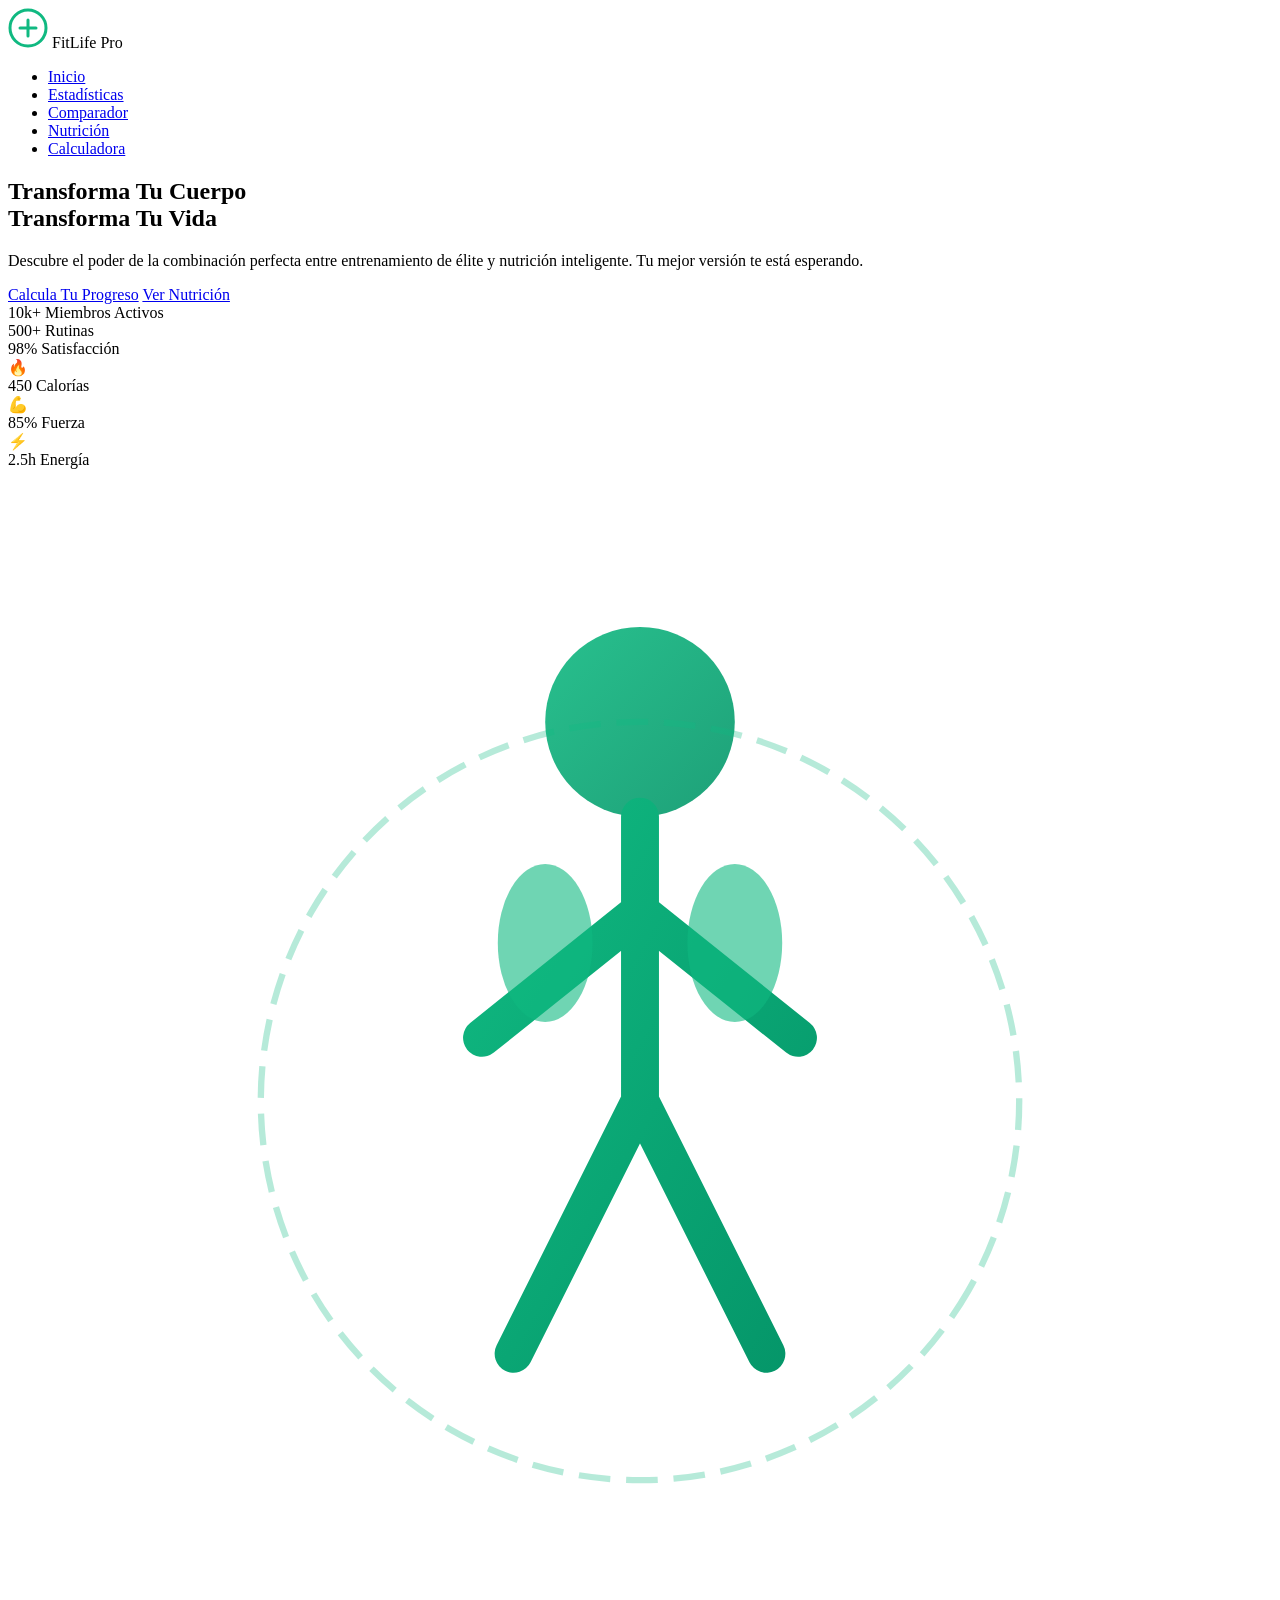
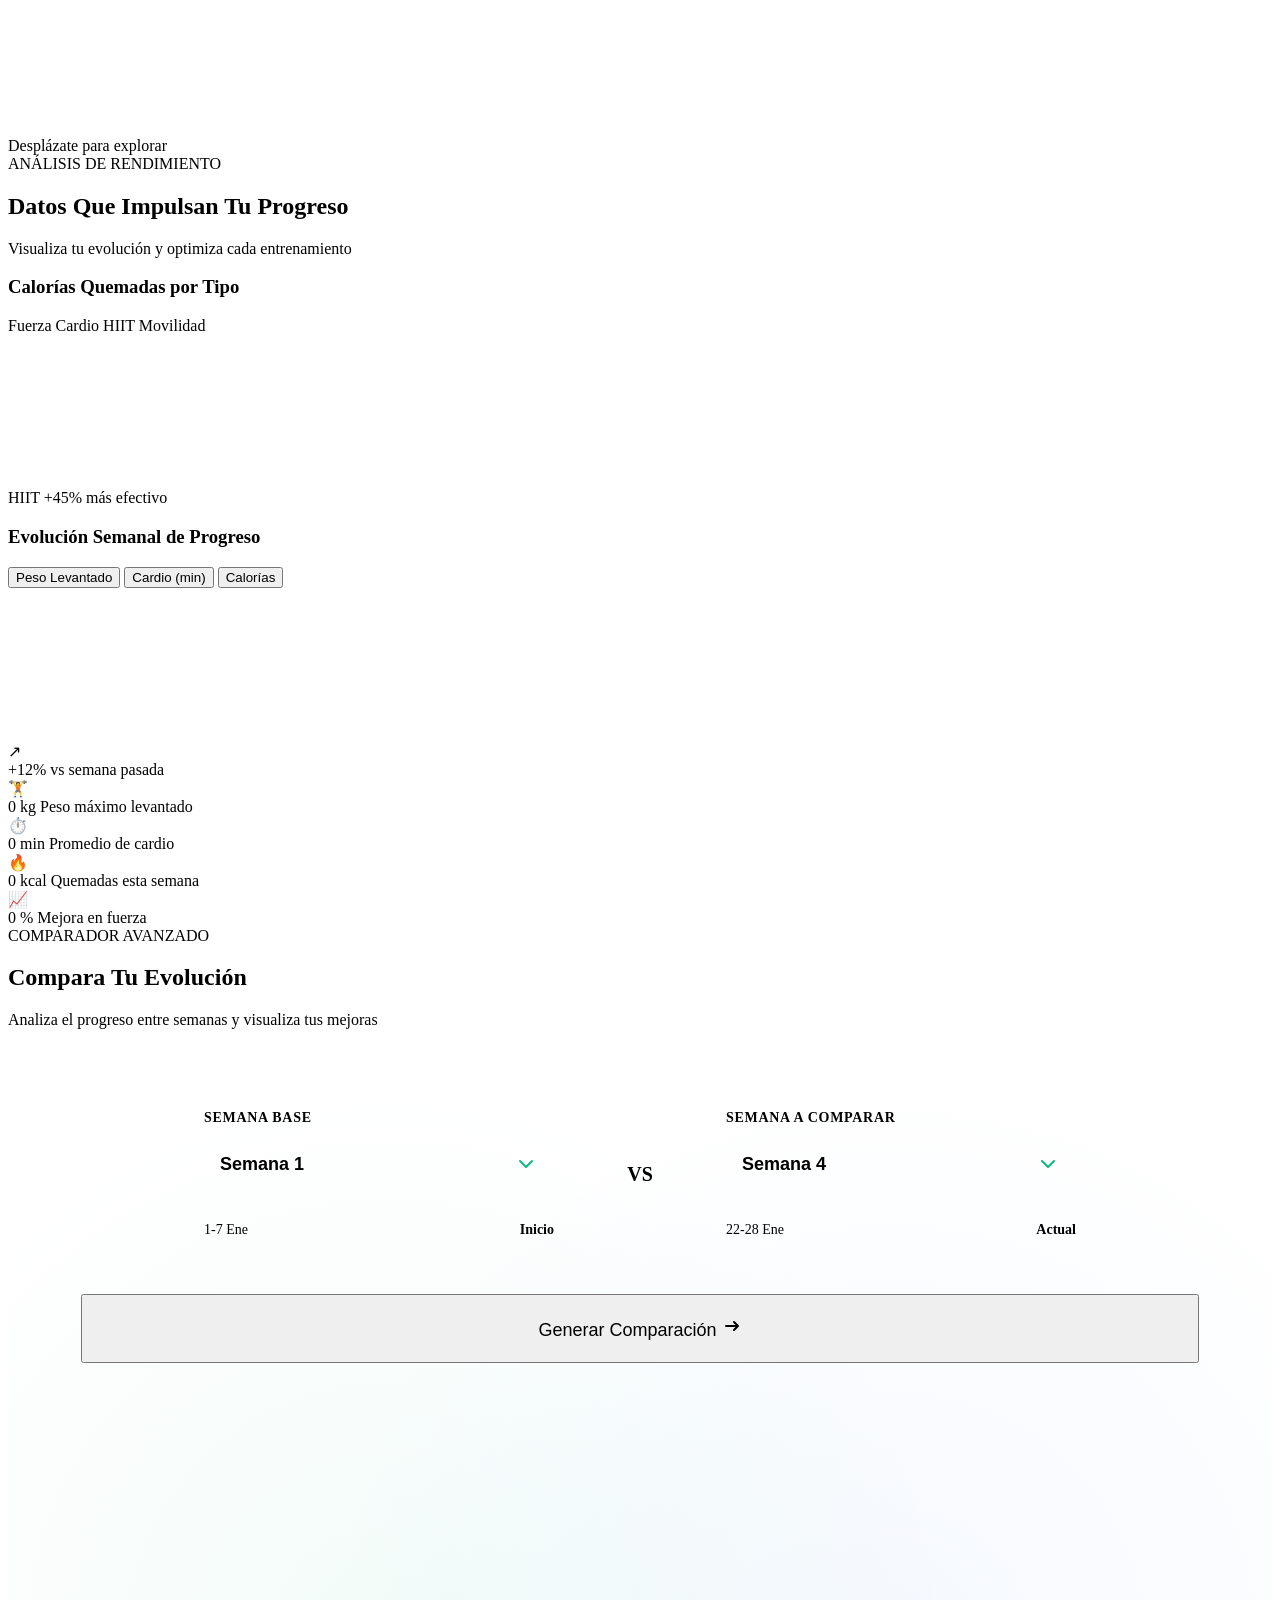
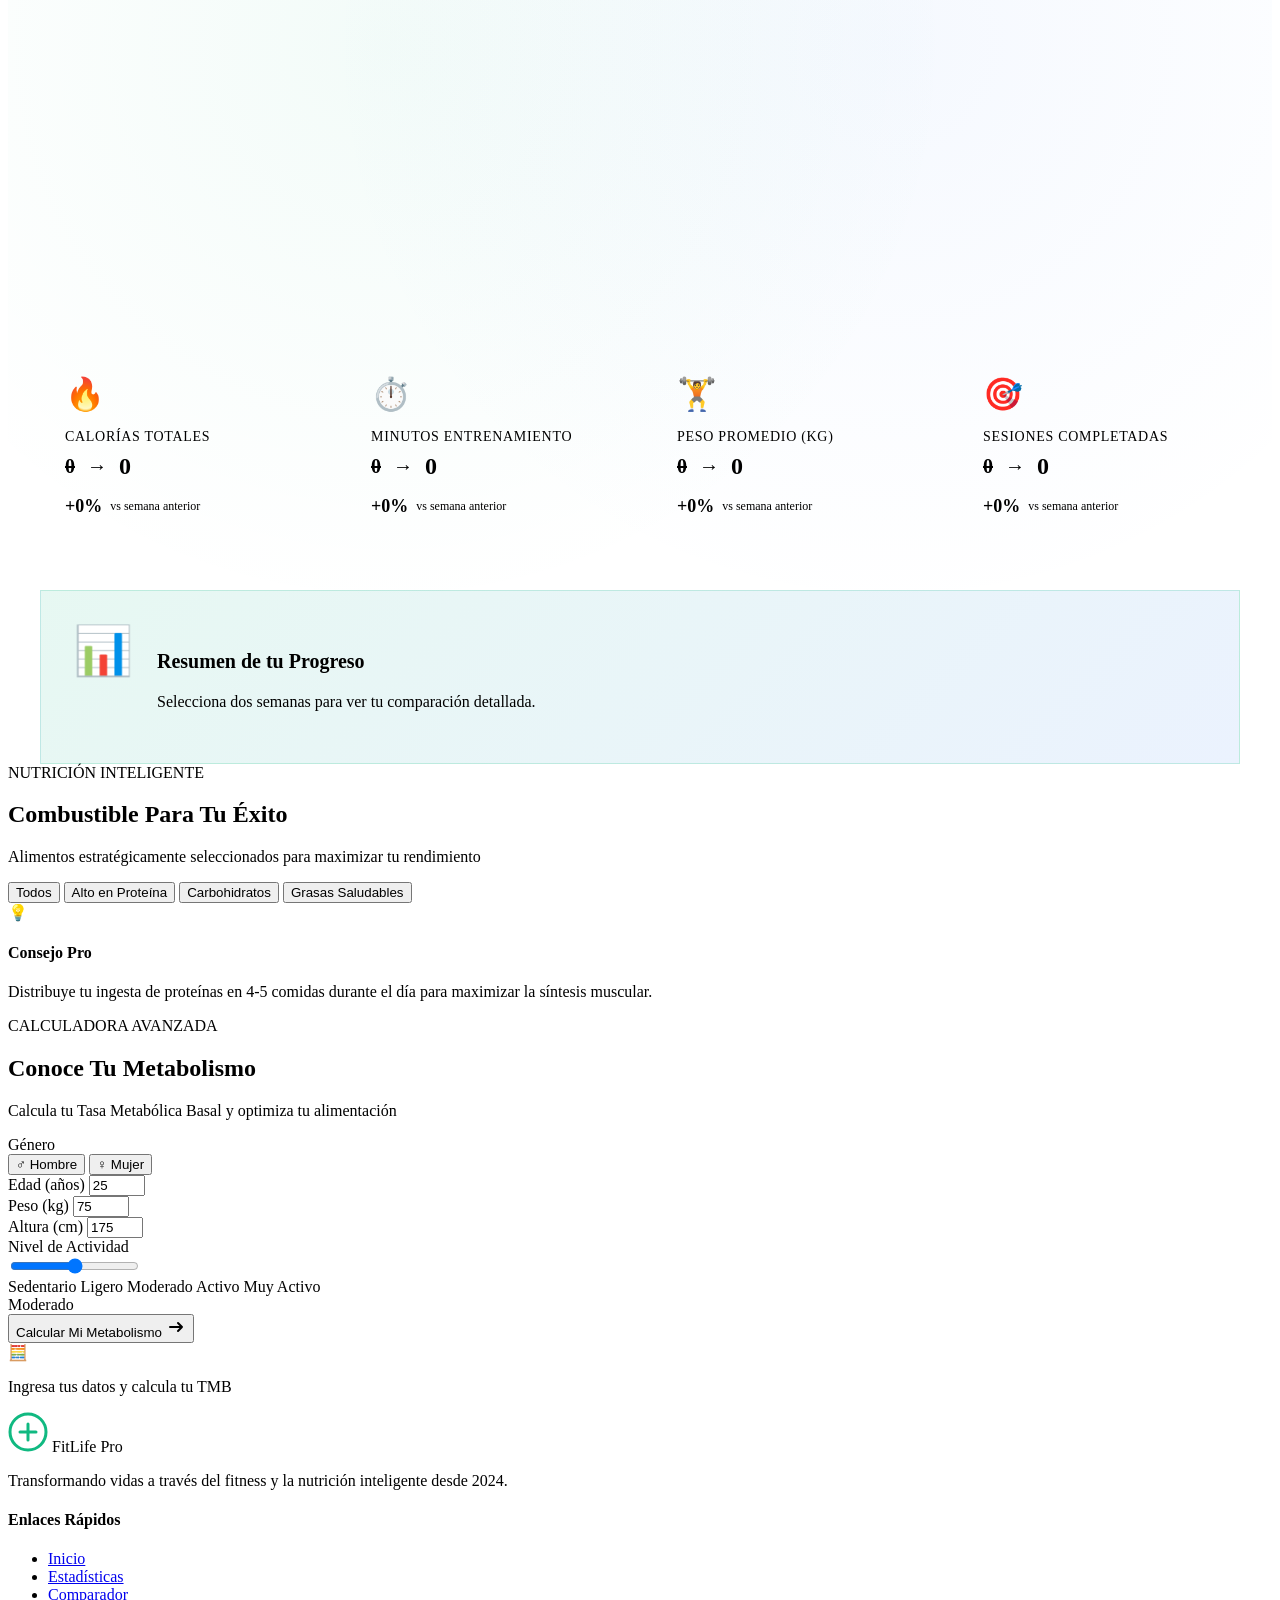
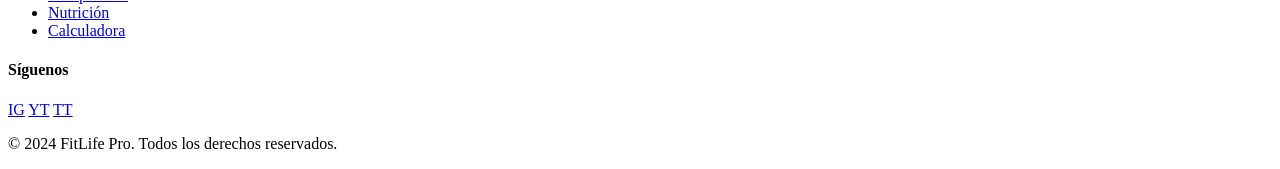
==== LGO/index.html @ b8748d8e "Añadido calculadora avanzada de macronutrientes (PROMT 3)" ====
<!DOCTYPE html>
<html lang="es">
<head>
    <meta charset="UTF-8">
    <meta name="viewport" content="width=device-width, initial-scale=1.0">
    <title>FitLife Pro - Transforma Tu Cuerpo, Transforma Tu Vida</title>
    <link rel="stylesheet" href="styles.css">
    <link rel="preconnect" href="https://fonts.googleapis.com">
    <link rel="preconnect" href="https://fonts.gstatic.com" crossorigin>
    <link href="https://fonts.googleapis.com/css2?family=Inter:wght@300;400;600;700;800&display=swap" rel="stylesheet">
</head>
<body>
    <!-- Navegación Fija -->
    <nav class="navbar" id="navbar">
        <div class="nav-container">
            <div class="logo">
                <svg width="40" height="40" viewBox="0 0 40 40" fill="none" xmlns="http://www.w3.org/2000/svg">
                    <circle cx="20" cy="20" r="18" stroke="#10B981" stroke-width="3"/>
                    <path d="M12 20H28M20 12V28" stroke="#10B981" stroke-width="3" stroke-linecap="round"/>
                </svg>
                <span>FitLife Pro</span>
            </div>
            <ul class="nav-links" id="navLinks">
                <li><a href="#inicio" class="nav-link">Inicio</a></li>
                <li><a href="#estadisticas" class="nav-link">Estadísticas</a></li>
                <li><a href="#comparador" class="nav-link">Comparador</a></li>
                <li><a href="#nutricion" class="nav-link">Nutrición</a></li>
                <li><a href="#calculadora" class="nav-link">Calculadora</a></li>
            </ul>
            <div class="hamburger" id="hamburger">
                <span></span>
                <span></span>
                <span></span>
            </div>
        </div>
    </nav>

    <!-- Hero Section -->
    <section id="inicio" class="hero">
        <div class="hero-content">
            <div class="hero-text">
                <h1 class="hero-title">
                    <span class="gradient-text">Transforma</span> Tu Cuerpo<br>
                    Transforma Tu Vida
                </h1>
                <p class="hero-subtitle">
                    Descubre el poder de la combinación perfecta entre entrenamiento de élite 
                    y nutrición inteligente. Tu mejor versión te está esperando.
                </p>
                <div class="hero-buttons">
                    <a href="#calculadora" class="btn btn-primary">Calcula Tu Progreso</a>
                    <a href="#nutricion" class="btn btn-secondary">Ver Nutrición</a>
                </div>
                <div class="hero-stats">
                    <div class="stat-item">
                        <span class="stat-number">10k+</span>
                        <span class="stat-label">Miembros Activos</span>
                    </div>
                    <div class="stat-item">
                        <span class="stat-number">500+</span>
                        <span class="stat-label">Rutinas</span>
                    </div>
                    <div class="stat-item">
                        <span class="stat-number">98%</span>
                        <span class="stat-label">Satisfacción</span>
                    </div>
                </div>
            </div>
            <div class="hero-visual">
                <div class="floating-card card-1">
                    <div class="card-icon">🔥</div>
                    <div class="card-info">
                        <span class="card-value">450</span>
                        <span class="card-label">Calorías</span>
                    </div>
                </div>
                <div class="floating-card card-2">
                    <div class="card-icon">💪</div>
                    <div class="card-info">
                        <span class="card-value">85%</span>
                        <span class="card-label">Fuerza</span>
                    </div>
                </div>
                <div class="floating-card card-3">
                    <div class="card-icon">⚡</div>
                    <div class="card-info">
                        <span class="card-value">2.5h</span>
                        <span class="card-label">Energía</span>
                    </div>
                </div>
                <div class="hero-image-container">
                    <div class="hero-glow"></div>
                    <svg class="hero-illustration" viewBox="0 0 400 400" xmlns="http://www.w3.org/2000/svg">
                        <defs>
                            <linearGradient id="bodyGrad" x1="0%" y1="0%" x2="100%" y2="100%">
                                <stop offset="0%" style="stop-color:#10B981;stop-opacity:1" />
                                <stop offset="100%" style="stop-color:#059669;stop-opacity:1" />
                            </linearGradient>
                        </defs>
                        <circle cx="200" cy="80" r="30" fill="url(#bodyGrad)" opacity="0.9"/>
                        <path d="M200 110 L200 200 M200 140 L150 180 M200 140 L250 180 M200 200 L160 280 M200 200 L240 280" 
                              stroke="url(#bodyGrad)" stroke-width="12" stroke-linecap="round" fill="none"/>
                        <ellipse cx="170" cy="150" rx="15" ry="25" fill="#10B981" opacity="0.6"/>
                        <ellipse cx="230" cy="150" rx="15" ry="25" fill="#10B981" opacity="0.6"/>
                        <circle cx="200" cy="200" r="120" stroke="#10B981" stroke-width="2" fill="none" opacity="0.3" stroke-dasharray="10,5">
                            <animateTransform attributeName="transform" type="rotate" from="0 200 200" to="360 200 200" dur="20s" repeatCount="indefinite"/>
                        </circle>
                    </svg>
                </div>
            </div>
        </div>
        <div class="scroll-indicator">
            <div class="mouse">
                <div class="wheel"></div>
            </div>
            <span>Desplázate para explorar</span>
        </div>
    </section>

    <!-- Sección de Estadísticas y Gráficas -->
    <section id="estadisticas" class="stats-section">
        <div class="container">
            <div class="section-header">
                <span class="section-tag">ANÁLISIS DE RENDIMIENTO</span>
                <h2 class="section-title">Datos Que Impulsan Tu Progreso</h2>
                <p class="section-subtitle">Visualiza tu evolución y optimiza cada entrenamiento</p>
            </div>

            <div class="charts-grid">
                <div class="chart-card">
                    <div class="chart-header">
                        <h3>Calorías Quemadas por Tipo</h3>
                        <div class="chart-legend">
                            <span class="legend-item"><span class="dot" style="background:#10B981"></span>Fuerza</span>
                            <span class="legend-item"><span class="dot" style="background:#3B82F6"></span>Cardio</span>
                            <span class="legend-item"><span class="dot" style="background:#F59E0B"></span>HIIT</span>
                            <span class="legend-item"><span class="dot" style="background:#8B5CF6"></span>Movilidad</span>
                        </div>
                    </div>
                    <div class="chart-container">
                        <canvas id="caloriesChart"></canvas>
                    </div>
                    <div class="chart-insights">
                        <div class="insight">
                            <span class="insight-value">HIIT +45%</span>
                            <span class="insight-label">más efectivo</span>
                        </div>
                    </div>
                </div>

                <div class="chart-card wide">
                    <div class="chart-header">
                        <h3>Evolución Semanal de Progreso</h3>
                        <div class="chart-tabs">
                            <button class="tab-btn active" data-metric="weight">Peso Levantado</button>
                            <button class="tab-btn" data-metric="cardio">Cardio (min)</button>
                            <button class="tab-btn" data-metric="calories">Calorías</button>
                        </div>
                    </div>
                    <div class="chart-container line-chart-container">
                        <canvas id="progressChart"></canvas>
                    </div>
                    <div class="progress-metrics">
                        <div class="metric">
                            <span class="metric-trend up">↗</span>
                            <div class="metric-info">
                                <span class="metric-value" id="trendValue">+12%</span>
                                <span class="metric-label">vs semana pasada</span>
                            </div>
                        </div>
                    </div>
                </div>
            </div>

            <div class="stats-grid">
                <div class="stat-card">
                    <div class="stat-icon">🏋️</div>
                    <div class="stat-content">
                        <span class="stat-value" data-target="156">0</span>
                        <span class="stat-unit">kg</span>
                        <span class="stat-desc">Peso máximo levantado</span>
                    </div>
                </div>
                <div class="stat-card">
                    <div class="stat-icon">⏱️</div>
                    <div class="stat-content">
                        <span class="stat-value" data-target="45">0</span>
                        <span class="stat-unit">min</span>
                        <span class="stat-desc">Promedio de cardio</span>
                    </div>
                </div>
                <div class="stat-card">
                    <div class="stat-icon">🔥</div>
                    <div class="stat-content">
                        <span class="stat-value" data-target="3200">0</span>
                        <span class="stat-unit">kcal</span>
                        <span class="stat-desc">Quemadas esta semana</span>
                    </div>
                </div>
                <div class="stat-card">
                    <div class="stat-icon">📈</div>
                    <div class="stat-content">
                        <span class="stat-value" data-target="23">0</span>
                        <span class="stat-unit">%</span>
                        <span class="stat-desc">Mejora en fuerza</span>
                    </div>
                </div>
            </div>
        </div>
    </section>

    <!-- NUEVA SECCIÓN: COMPARADOR DE PROGRESO -->
    <section id="comparador" class="comparator-section">
        <div class="container">
            <div class="section-header">
                <span class="section-tag">COMPARADOR AVANZADO</span>
                <h2 class="section-title">Compara Tu Evolución</h2>
                <p class="section-subtitle">Analiza el progreso entre semanas y visualiza tus mejoras</p>
            </div>

            <div class="comparator-wrapper">
                <div class="comparator-controls">
                    <div class="week-selector">
                        <div class="week-box">
                            <label>Semana Base</label>
                            <select id="week1" class="week-select">
                                <option value="0">Semana 1</option>
                                <option value="1">Semana 2</option>
                                <option value="2">Semana 3</option>
                                <option value="3">Semana 4</option>
                                <option value="4">Semana 5</option>
                                <option value="5">Semana 6</option>
                            </select>
                            <div class="week-info" id="week1Info">
                                <span class="week-date">1-7 Ene</span>
                                <span class="week-status">Inicio</span>
                            </div>
                        </div>

                        <div class="vs-divider">
                            <span>VS</span>
                        </div>

                        <div class="week-box">
                            <label>Semana a Comparar</label>
                            <select id="week2" class="week-select">
                                <option value="0">Semana 1</option>
                                <option value="1">Semana 2</option>
                                <option value="2">Semana 3</option>
                                <option value="3" selected>Semana 4</option>
                                <option value="4">Semana 5</option>
                                <option value="5">Semana 6</option>
                            </select>
                            <div class="week-info" id="week2Info">
                                <span class="week-date">22-28 Ene</span>
                                <span class="week-status">Actual</span>
                            </div>
                        </div>
                    </div>

                    <button class="btn btn-compare" id="compareBtn">
                        <span>Generar Comparación</span>
                        <svg width="20" height="20" viewBox="0 0 20 20" fill="none">
                            <path d="M4 10H16M16 10L12 6M16 10L12 14" stroke="currentColor" stroke-width="2" stroke-linecap="round" stroke-linejoin="round"/>
                        </svg>
                    </button>
                </div>

                <div class="comparator-results" id="comparatorResults">
                    <div class="comparison-chart-container">
                        <canvas id="comparisonChart"></canvas>
                    </div>

                    <div class="comparison-metrics" id="comparisonMetrics">
                        <div class="metric-card">
                            <div class="metric-icon">🔥</div>
                            <div class="metric-details">
                                <span class="metric-name">Calorías Totales</span>
                                <div class="metric-values">
                                    <span class="value-old" id="calOld">0</span>
                                    <span class="value-arrow">→</span>
                                    <span class="value-new" id="calNew">0</span>
                                </div>
                                <div class="metric-change positive" id="calChange">
                                    <span class="change-percent">+0%</span>
                                    <span class="change-label">vs semana anterior</span>
                                </div>
                            </div>
                        </div>

                        <div class="metric-card">
                            <div class="metric-icon">⏱️</div>
                            <div class="metric-details">
                                <span class="metric-name">Minutos Entrenamiento</span>
                                <div class="metric-values">
                                    <span class="value-old" id="minOld">0</span>
                                    <span class="value-arrow">→</span>
                                    <span class="value-new" id="minNew">0</span>
                                </div>
                                <div class="metric-change positive" id="minChange">
                                    <span class="change-percent">+0%</span>
                                    <span class="change-label">vs semana anterior</span>
                                </div>
                            </div>
                        </div>

                        <div class="metric-card">
                            <div class="metric-icon">🏋️</div>
                            <div class="metric-details">
                                <span class="metric-name">Peso Promedio (kg)</span>
                                <div class="metric-values">
                                    <span class="value-old" id="weightOld">0</span>
                                    <span class="value-arrow">→</span>
                                    <span class="value-new" id="weightNew">0</span>
                                </div>
                                <div class="metric-change positive" id="weightChange">
                                    <span class="change-percent">+0%</span>
                                    <span class="change-label">vs semana anterior</span>
                                </div>
                            </div>
                        </div>

                        <div class="metric-card">
                            <div class="metric-icon">🎯</div>
                            <div class="metric-details">
                                <span class="metric-name">Sesiones Completadas</span>
                                <div class="metric-values">
                                    <span class="value-old" id="sessOld">0</span>
                                    <span class="value-arrow">→</span>
                                    <span class="value-new" id="sessNew">0</span>
                                </div>
                                <div class="metric-change positive" id="sessChange">
                                    <span class="change-percent">+0%</span>
                                    <span class="change-label">vs semana anterior</span>
                                </div>
                            </div>
                        </div>
                    </div>

                    <div class="comparison-summary" id="comparisonSummary">
                        <div class="summary-icon">📊</div>
                        <div class="summary-content">
                            <h4>Resumen de tu Progreso</h4>
                            <p id="summaryText">Selecciona dos semanas para ver tu comparación detallada.</p>
                        </div>
                    </div>
                </div>
            </div>
        </div>
    </section>

    <!-- Sección de Nutrición -->
    <section id="nutricion" class="nutrition-section">
        <div class="container">
            <div class="section-header">
                <span class="section-tag">NUTRICIÓN INTELIGENTE</span>
                <h2 class="section-title">Combustible Para Tu Éxito</h2>
                <p class="section-subtitle">Alimentos estratégicamente seleccionados para maximizar tu rendimiento</p>
            </div>

            <div class="nutrition-filters">
                <button class="filter-btn active" data-filter="all">Todos</button>
                <button class="filter-btn" data-filter="protein">Alto en Proteína</button>
                <button class="filter-btn" data-filter="carbs">Carbohidratos</button>
                <button class="filter-btn" data-filter="fats">Grasas Saludables</button>
            </div>

            <div class="food-grid" id="foodGrid">
            </div>

            <div class="nutrition-tip">
                <div class="tip-icon">💡</div>
                <div class="tip-content">
                    <h4>Consejo Pro</h4>
                    <p>Distribuye tu ingesta de proteínas en 4-5 comidas durante el día para maximizar la síntesis muscular.</p>
                </div>
            </div>
        </div>
    </section>

    <!-- Sección Calculadora TMB -->
    <section id="calculadora" class="calculator-section">
        <div class="container">
            <div class="section-header">
                <span class="section-tag">CALCULADORA AVANZADA</span>
                <h2 class="section-title">Conoce Tu Metabolismo</h2>
                <p class="section-subtitle">Calcula tu Tasa Metabólica Basal y optimiza tu alimentación</p>
            </div>

            <div class="calculator-wrapper">
                <div class="calculator-form">
                    <div class="form-grid">
                        <div class="form-group">
                            <label for="gender">Género</label>
                            <div class="gender-selector">
                                <button type="button" class="gender-btn active" data-gender="male">
                                    <span class="gender-icon">♂</span>
                                    <span>Hombre</span>
                                </button>
                                <button type="button" class="gender-btn" data-gender="female">
                                    <span class="gender-icon">♀</span>
                                    <span>Mujer</span>
                                </button>
                            </div>
                        </div>

                        <div class="form-group">
                            <label for="age">Edad (años)</label>
                            <input type="number" id="age" min="15" max="100" value="25" class="form-input">
                        </div>

                        <div class="form-group">
                            <label for="weight">Peso (kg)</label>
                            <input type="number" id="weight" min="30" max="300" value="75" class="form-input">
                        </div>

                        <div class="form-group">
                            <label for="height">Altura (cm)</label>
                            <input type="number" id="height" min="100" max="250" value="175" class="form-input">
                        </div>

                        <div class="form-group full-width">
                            <label for="activity">Nivel de Actividad</label>
                            <div class="activity-slider-container">
                                <input type="range" id="activity" min="1" max="5" value="3" class="activity-slider">
                                <div class="activity-labels">
                                    <span>Sedentario</span>
                                    <span>Ligero</span>
                                    <span>Moderado</span>
                                    <span>Activo</span>
                                    <span>Muy Activo</span>
                                </div>
                                <div class="activity-value" id="activityValue">Moderado</div>
                            </div>
                        </div>
                    </div>

                    <button type="button" class="btn btn-calculate" id="calculateBtn">
                        <span>Calcular Mi Metabolismo</span>
                        <svg width="20" height="20" viewBox="0 0 20 20" fill="none">
                            <path d="M4 10H16M16 10L12 6M16 10L12 14" stroke="currentColor" stroke-width="2" stroke-linecap="round" stroke-linejoin="round"/>
                        </svg>
                    </button>
                </div>

                <div class="calculator-results" id="results">
                    <div class="results-placeholder">
                        <div class="placeholder-icon">🧮</div>
                        <p>Ingresa tus datos y calcula tu TMB</p>
                    </div>
                </div>
            </div>
        </div>
    </section>

    <!-- Footer -->
    <footer class="footer">
        <div class="container">
            <div class="footer-content">
                <div class="footer-brand">
                    <div class="logo">
                        <svg width="40" height="40" viewBox="0 0 40 40" fill="none" xmlns="http://www.w3.org/2000/svg">
                            <circle cx="20" cy="20" r="18" stroke="#10B981" stroke-width="3"/>
                            <path d="M12 20H28M20 12V28" stroke="#10B981" stroke-width="3" stroke-linecap="round"/>
                        </svg>
                        <span>FitLife Pro</span>
                    </div>
                    <p>Transformando vidas a través del fitness y la nutrición inteligente desde 2024.</p>
                </div>
                <div class="footer-links">
                    <h4>Enlaces Rápidos</h4>
                    <ul>
                        <li><a href="#inicio">Inicio</a></li>
                        <li><a href="#estadisticas">Estadísticas</a></li>
                        <li><a href="#comparador">Comparador</a></li>
                        <li><a href="#nutricion">Nutrición</a></li>
                        <li><a href="#calculadora">Calculadora</a></li>
                    </ul>
                </div>
                <div class="footer-social">
                    <h4>Síguenos</h4>
                    <div class="social-links">
                        <a href="#" class="social-link">IG</a>
                        <a href="#" class="social-link">YT</a>
                        <a href="#" class="social-link">TT</a>
                    </div>
                </div>
            </div>
            <div class="footer-bottom">
                <p>&copy; 2024 FitLife Pro. Todos los derechos reservados.</p>
            </div>
        </div>
    </footer>

    <script src="script.js"></script>
</body>
</html>
---- LGO/styles.css ----
/* ============================================
   SECCIÓN COMPARADOR DE PROGRESO (NUEVA)
   ============================================ */

.comparator-section {
    background: var(--dark);
    position: relative;
    overflow: hidden;
}

.comparator-section::before {
    content: '';
    position: absolute;
    top: 0;
    left: 0;
    right: 0;
    bottom: 0;
    background: radial-gradient(circle at 30% 50%, rgba(16, 185, 129, 0.05) 0%, transparent 50%),
                radial-gradient(circle at 70% 50%, rgba(59, 130, 246, 0.05) 0%, transparent 50%);
}

.comparator-wrapper {
    position: relative;
    z-index: 1;
    max-width: 1200px;
    margin: 0 auto;
}

.comparator-controls {
    background: var(--dark-light);
    border-radius: var(--radius-lg);
    padding: 2.5rem;
    margin-bottom: 3rem;
    border: 1px solid rgba(255, 255, 255, 0.05);
    box-shadow: var(--shadow-lg);
}

.week-selector {
    display: flex;
    align-items: center;
    justify-content: center;
    gap: 2rem;
    margin-bottom: 2rem;
    flex-wrap: wrap;
}

.week-box {
    flex: 1;
    min-width: 250px;
    max-width: 350px;
    background: var(--dark);
    padding: 1.5rem;
    border-radius: var(--radius);
    border: 2px solid var(--dark-lighter);
    transition: var(--transition);
}

.week-box:hover {
    border-color: var(--primary);
    transform: translateY(-2px);
}

.week-box label {
    display: block;
    font-size: 0.875rem;
    color: var(--gray);
    text-transform: uppercase;
    letter-spacing: 0.05em;
    margin-bottom: 0.75rem;
    font-weight: 600;
}

.week-select {
    width: 100%;
    padding: 1rem;
    background: var(--dark-light);
    border: 1px solid var(--dark-lighter);
    border-radius: var(--radius);
    color: var(--white);
    font-size: 1.125rem;
    font-weight: 700;
    cursor: pointer;
    transition: var(--transition);
    appearance: none;
    background-image: url("data:image/svg+xml,%3Csvg xmlns='http://www.w3.org/2000/svg' width='24' height='24' viewBox='0 0 24 24' fill='none' stroke='%2310B981' stroke-width='2' stroke-linecap='round' stroke-linejoin='round'%3E%3Cpolyline points='6 9 12 15 18 9'%3E%3C/polyline%3E%3C/svg%3E");
    background-repeat: no-repeat;
    background-position: right 1rem center;
    background-size: 1.5rem;
    padding-right: 3rem;
}

.week-select:focus {
    outline: none;
    border-color: var(--primary);
    box-shadow: 0 0 0 3px rgba(16, 185, 129, 0.1);
}

.week-info {
    display: flex;
    justify-content: space-between;
    margin-top: 1rem;
    padding-top: 1rem;
    border-top: 1px solid var(--dark-lighter);
    font-size: 0.875rem;
}

.week-date {
    color: var(--gray);
}

.week-status {
    color: var(--primary);
    font-weight: 600;
}

.vs-divider {
    width: 60px;
    height: 60px;
    background: var(--gradient-1);
    border-radius: 50%;
    display: flex;
    align-items: center;
    justify-content: center;
    font-weight: 800;
    color: var(--white);
    font-size: 1.25rem;
    box-shadow: var(--shadow-glow);
    flex-shrink: 0;
    position: relative;
}

.vs-divider::before,
.vs-divider::after {
    content: '';
    position: absolute;
    width: 40px;
    height: 2px;
    background: var(--dark-lighter);
    top: 50%;
}

.vs-divider::before {
    right: 100%;
    margin-right: 10px;
}

.vs-divider::after {
    left: 100%;
    margin-left: 10px;
}

.btn-compare {
    width: 100%;
    justify-content: center;
    padding: 1.25rem;
    font-size: 1.125rem;
}

.comparator-results {
    display: grid;
    gap: 2rem;
}

.comparison-chart-container {
    background: var(--dark-light);
    border-radius: var(--radius-lg);
    padding: 2rem;
    border: 1px solid rgba(255, 255, 255, 0.05);
    height: 400px;
    position: relative;
}

.comparison-metrics {
    display: grid;
    grid-template-columns: repeat(4, 1fr);
    gap: 1.5rem;
}

.metric-card {
    background: var(--dark-light);
    border-radius: var(--radius);
    padding: 1.5rem;
    border: 1px solid rgba(255, 255, 255, 0.05);
    transition: var(--transition);
    position: relative;
    overflow: hidden;
}

.metric-card::before {
    content: '';
    position: absolute;
    top: 0;
    left: 0;
    width: 4px;
    height: 100%;
    background: var(--primary);
    opacity: 0;
    transition: var(--transition);
}

.metric-card:hover {
    transform: translateY(-5px);
    border-color: var(--primary);
    box-shadow: var(--shadow-glow);
}

.metric-card:hover::before {
    opacity: 1;
}

.metric-icon {
    font-size: 2rem;
    margin-bottom: 1rem;
}

.metric-details {
    display: flex;
    flex-direction: column;
    gap: 0.5rem;
}

.metric-name {
    font-size: 0.875rem;
    color: var(--gray);
    text-transform: uppercase;
    letter-spacing: 0.05em;
}

.metric-values {
    display: flex;
    align-items: center;
    gap: 0.75rem;
    font-size: 1.5rem;
    font-weight: 700;
}

.value-old {
    color: var(--gray);
    text-decoration: line-through;
    font-size: 1.25rem;
}

.value-arrow {
    color: var(--primary);
    font-size: 1.25rem;
}

.value-new {
    color: var(--white);
}

.metric-change {
    display: flex;
    align-items: center;
    gap: 0.5rem;
    font-size: 0.875rem;
    margin-top: 0.5rem;
}

.metric-change.positive {
    color: var(--primary);
}

.metric-change.negative {
    color: #EF4444;
}

.change-percent {
    font-weight: 700;
    font-size: 1.125rem;
}

.change-label {
    color: var(--gray);
    font-size: 0.75rem;
}

.comparison-summary {
    background: linear-gradient(135deg, rgba(16, 185, 129, 0.1) 0%, rgba(59, 130, 246, 0.1) 100%);
    border: 1px solid rgba(16, 185, 129, 0.2);
    border-radius: var(--radius-lg);
    padding: 2rem;
    display: flex;
    align-items: flex-start;
    gap: 1.5rem;
    margin-top: 1rem;
}

.summary-icon {
    font-size: 3rem;
    flex-shrink: 0;
}

.summary-content h4 {
    color: var(--white);
    margin-bottom: 0.5rem;
    font-size: 1.25rem;
}

.summary-content p {
    color: var(--gray);
    line-height: 1.6;
    font-size: 1rem;
}

/* Responsive para Comparador */
@media (max-width: 1024px) {
    .comparison-metrics {
        grid-template-columns: repeat(2, 1fr);
    }
    
    .comparison-chart-container {
        height: 350px;
    }
}

@media (max-width: 768px) {
    .week-selector {
        flex-direction: column;
    }
    
    .week-box {
        width: 100%;
        max-width: none;
    }
    
    .vs-divider {
        transform: rotate(90deg);
        margin: 1rem 0;
    }
    
    .vs-divider::before,
    .vs-divider::after {
        display: none;
    }
    
    .comparison-metrics {
        grid-template-columns: 1fr;
    }
    
    .metric-values {
        font-size: 1.25rem;
    }
    
    .comparison-chart-container {
        height: 300px;
        padding: 1rem;
    }
}

@media (max-width: 480px) {
    .comparator-controls {
        padding: 1.5rem;
    }
    
    .comparison-summary {
        flex-direction: column;
        text-align: center;
    }
    
    .summary-icon {
        align-self: center;
    }
}
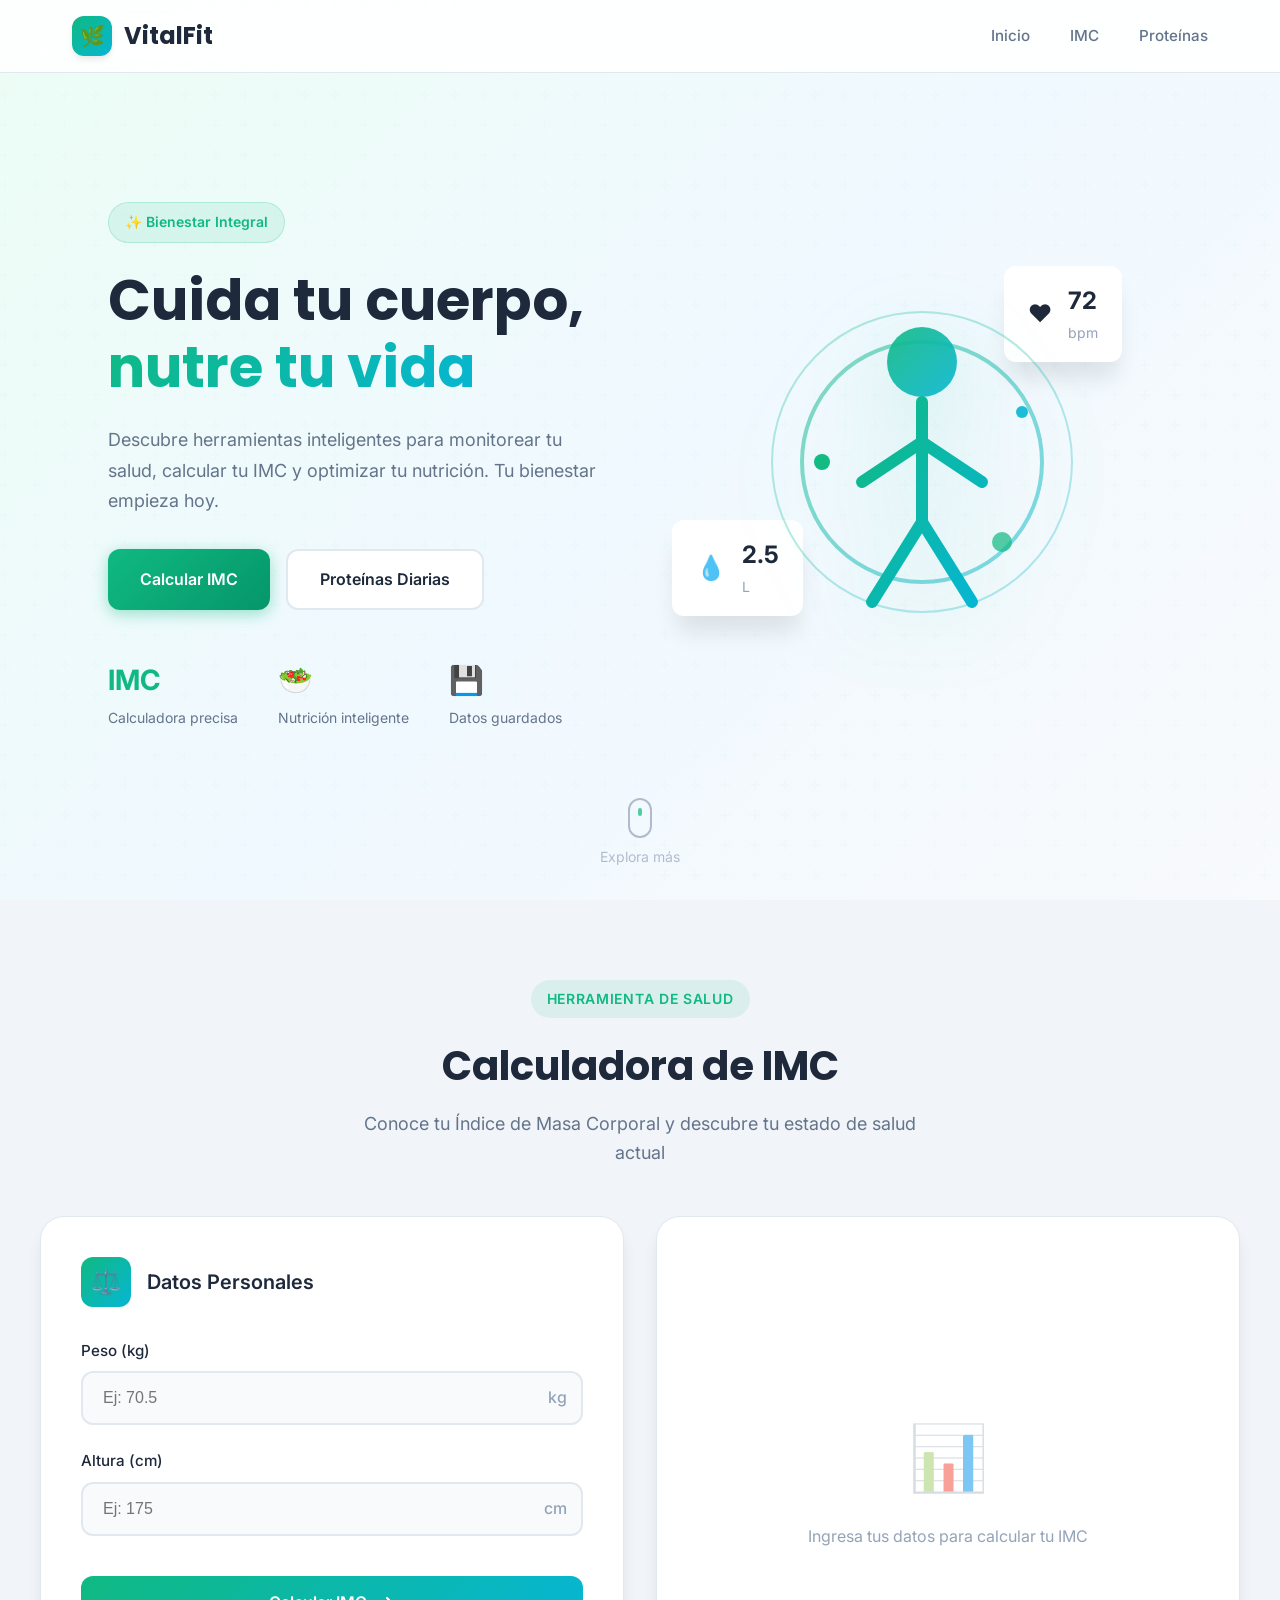
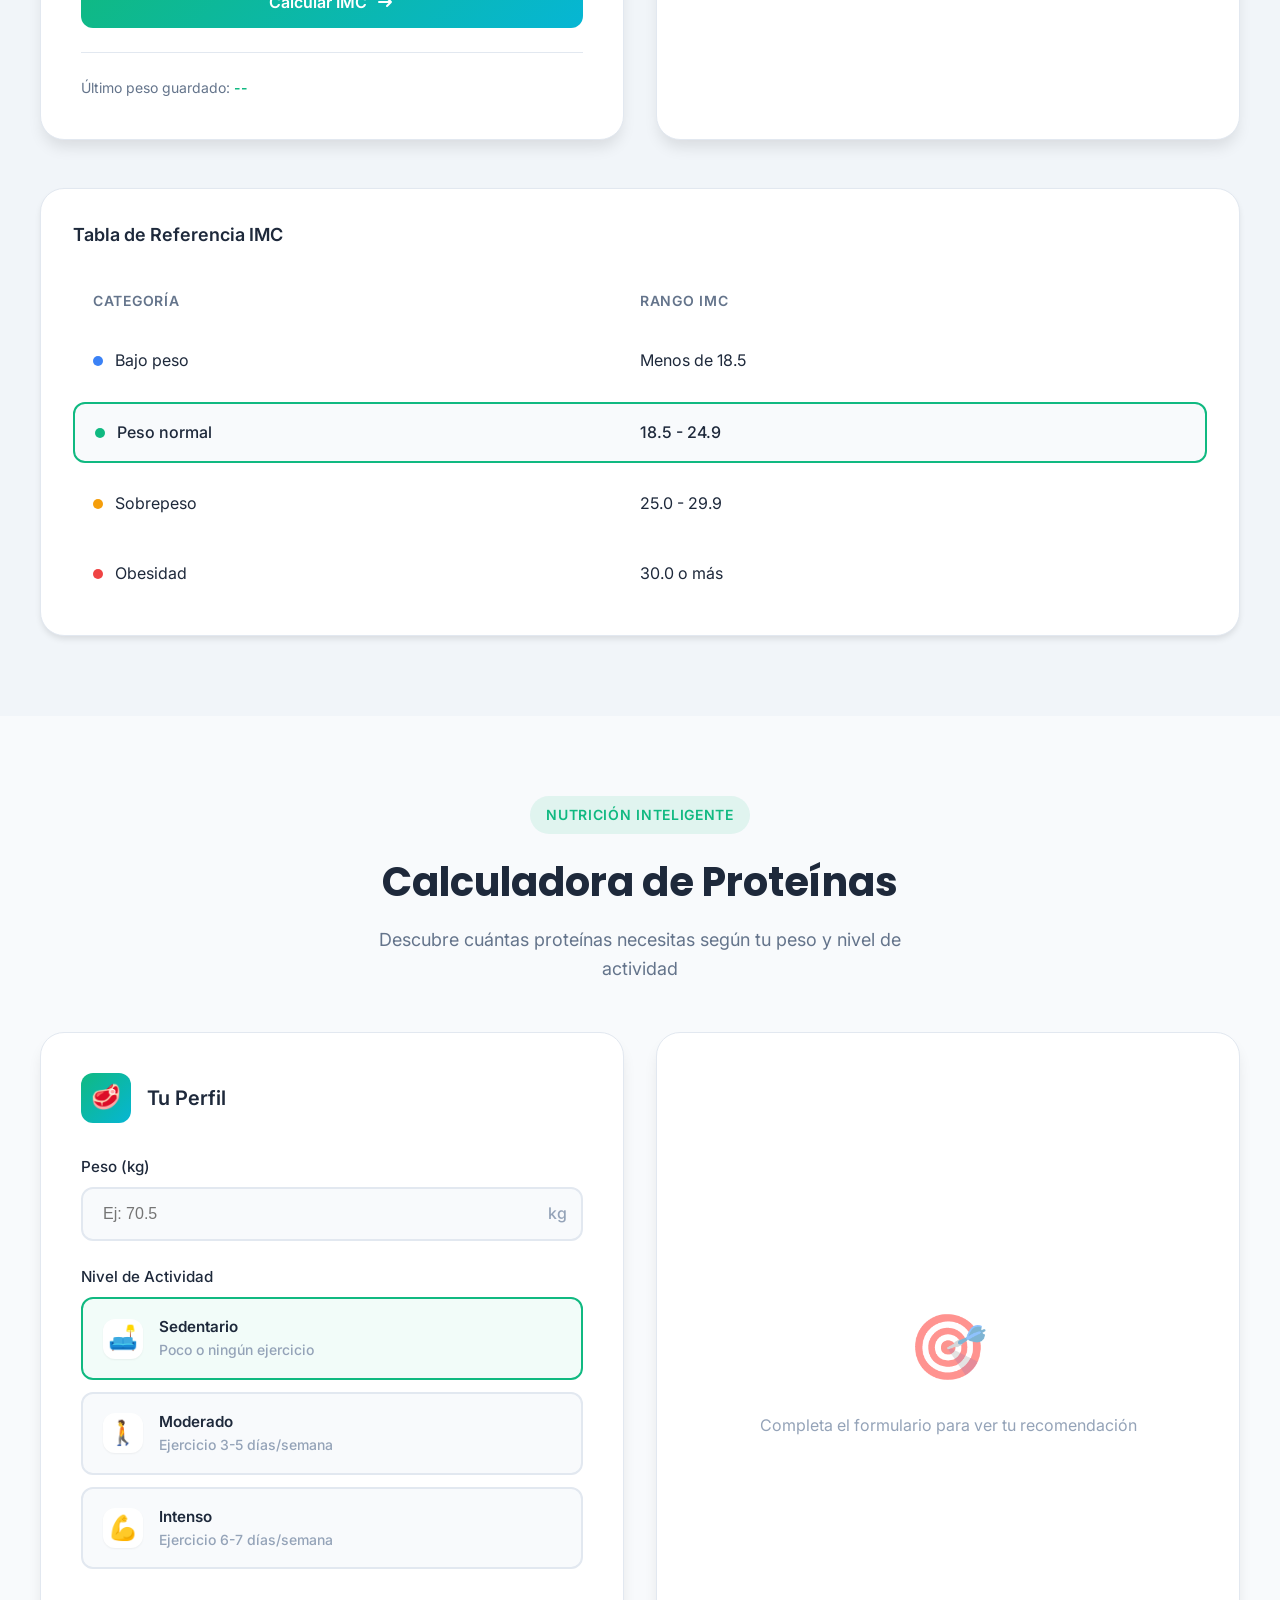
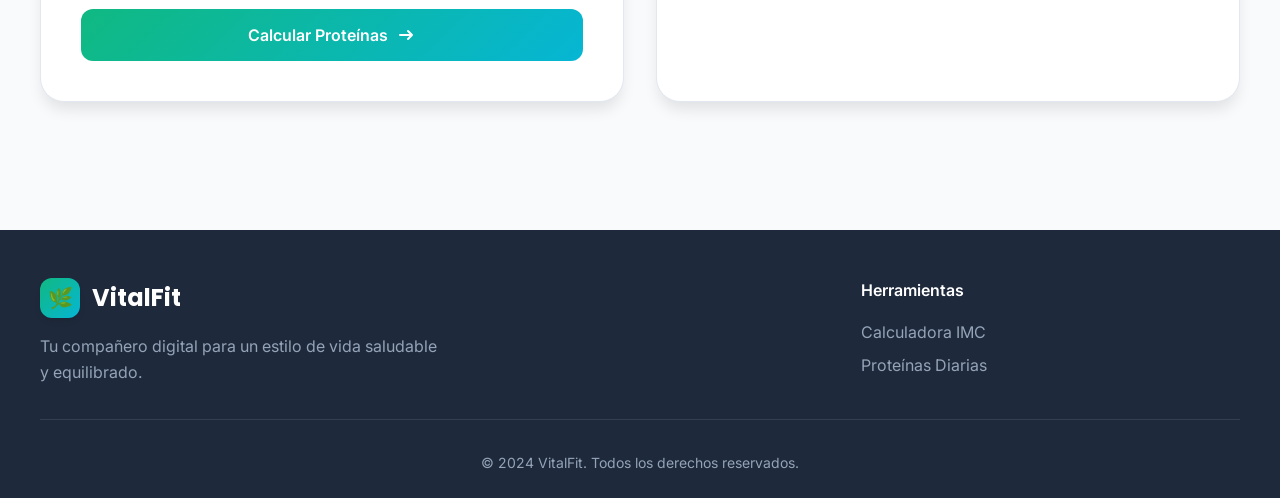
==== commit fabb2a5a: "actualizacion de los archivos" ====
--- a/LGO/index.html
+++ b/LGO/index.html
@@ -3,107 +3,106 @@
 <head>
     <meta charset="UTF-8">
     <meta name="viewport" content="width=device-width, initial-scale=1.0">
-    <title>FitLife Pro - Transforma Tu Cuerpo, Transforma Tu Vida</title>
+    <title>VitalFit - Tu Compañero de Salud y Bienestar</title>
     <link rel="stylesheet" href="styles.css">
     <link rel="preconnect" href="https://fonts.googleapis.com">
     <link rel="preconnect" href="https://fonts.gstatic.com" crossorigin>
-    <link href="https://fonts.googleapis.com/css2?family=Inter:wght@300;400;600;700;800&display=swap" rel="stylesheet">
+    <link href="https://fonts.googleapis.com/css2?family=Inter:wght@300;400;500;600;700&family=Poppins:wght@400;500;600;700&display=swap" rel="stylesheet">
 </head>
 <body>
-    <!-- Navegación Fija -->
-    <nav class="navbar" id="navbar">
+    <!-- Navegación -->
+    <nav class="navbar">
         <div class="nav-container">
             <div class="logo">
-                <svg width="40" height="40" viewBox="0 0 40 40" fill="none" xmlns="http://www.w3.org/2000/svg">
-                    <circle cx="20" cy="20" r="18" stroke="#10B981" stroke-width="3"/>
-                    <path d="M12 20H28M20 12V28" stroke="#10B981" stroke-width="3" stroke-linecap="round"/>
-                </svg>
-                <span>FitLife Pro</span>
-            </div>
-            <ul class="nav-links" id="navLinks">
-                <li><a href="#inicio" class="nav-link">Inicio</a></li>
-                <li><a href="#estadisticas" class="nav-link">Estadísticas</a></li>
-                <li><a href="#comparador" class="nav-link">Comparador</a></li>
-                <li><a href="#nutricion" class="nav-link">Nutrición</a></li>
-                <li><a href="#calculadora" class="nav-link">Calculadora</a></li>
+                <div class="logo-icon">🌿</div>
+                <span>VitalFit</span>
+            </div>
+            <ul class="nav-links">
+                <li><a href="#inicio">Inicio</a></li>
+                <li><a href="#imc">IMC</a></li>
+                <li><a href="#proteinas">Proteínas</a></li>
             </ul>
-            <div class="hamburger" id="hamburger">
+            <button class="hamburger" id="hamburger">
                 <span></span>
                 <span></span>
                 <span></span>
-            </div>
+            </button>
         </div>
     </nav>
 
     <!-- Hero Section -->
     <section id="inicio" class="hero">
-        <div class="hero-content">
-            <div class="hero-text">
+        <div class="hero-container">
+            <div class="hero-content">
+                <div class="hero-badge">✨ Bienestar Integral</div>
                 <h1 class="hero-title">
-                    <span class="gradient-text">Transforma</span> Tu Cuerpo<br>
-                    Transforma Tu Vida
+                    Cuida tu cuerpo,<br>
+                    <span class="gradient-text">nutre tu vida</span>
                 </h1>
                 <p class="hero-subtitle">
-                    Descubre el poder de la combinación perfecta entre entrenamiento de élite 
-                    y nutrición inteligente. Tu mejor versión te está esperando.
+                    Descubre herramientas inteligentes para monitorear tu salud, 
+                    calcular tu IMC y optimizar tu nutrición. Tu bienestar empieza hoy.
                 </p>
                 <div class="hero-buttons">
-                    <a href="#calculadora" class="btn btn-primary">Calcula Tu Progreso</a>
-                    <a href="#nutricion" class="btn btn-secondary">Ver Nutrición</a>
+                    <a href="#imc" class="btn btn-primary">Calcular IMC</a>
+                    <a href="#proteinas" class="btn btn-secondary">Proteínas Diarias</a>
                 </div>
                 <div class="hero-stats">
-                    <div class="stat-item">
-                        <span class="stat-number">10k+</span>
-                        <span class="stat-label">Miembros Activos</span>
-                    </div>
-                    <div class="stat-item">
-                        <span class="stat-number">500+</span>
-                        <span class="stat-label">Rutinas</span>
-                    </div>
-                    <div class="stat-item">
-                        <span class="stat-number">98%</span>
-                        <span class="stat-label">Satisfacción</span>
+                    <div class="stat">
+                        <span class="stat-number">IMC</span>
+                        <span class="stat-label">Calculadora precisa</span>
+                    </div>
+                    <div class="stat">
+                        <span class="stat-number">🥗</span>
+                        <span class="stat-label">Nutrición inteligente</span>
+                    </div>
+                    <div class="stat">
+                        <span class="stat-number">💾</span>
+                        <span class="stat-label">Datos guardados</span>
                     </div>
                 </div>
             </div>
             <div class="hero-visual">
-                <div class="floating-card card-1">
-                    <div class="card-icon">🔥</div>
-                    <div class="card-info">
-                        <span class="card-value">450</span>
-                        <span class="card-label">Calorías</span>
-                    </div>
-                </div>
-                <div class="floating-card card-2">
-                    <div class="card-icon">💪</div>
-                    <div class="card-info">
-                        <span class="card-value">85%</span>
-                        <span class="card-label">Fuerza</span>
-                    </div>
-                </div>
-                <div class="floating-card card-3">
-                    <div class="card-icon">⚡</div>
-                    <div class="card-info">
-                        <span class="card-value">2.5h</span>
-                        <span class="card-label">Energía</span>
-                    </div>
-                </div>
-                <div class="hero-image-container">
-                    <div class="hero-glow"></div>
-                    <svg class="hero-illustration" viewBox="0 0 400 400" xmlns="http://www.w3.org/2000/svg">
+                <div class="hero-card card-1">
+                    <span class="card-icon">❤️</span>
+                    <div>
+                        <span class="card-value">72</span>
+                        <span class="card-unit">bpm</span>
+                    </div>
+                </div>
+                <div class="hero-card card-2">
+                    <span class="card-icon">💧</span>
+                    <div>
+                        <span class="card-value">2.5</span>
+                        <span class="card-unit">L</span>
+                    </div>
+                </div>
+                <div class="hero-illustration">
+                    <svg viewBox="0 0 400 400" xmlns="http://www.w3.org/2000/svg">
                         <defs>
-                            <linearGradient id="bodyGrad" x1="0%" y1="0%" x2="100%" y2="100%">
-                                <stop offset="0%" style="stop-color:#10B981;stop-opacity:1" />
-                                <stop offset="100%" style="stop-color:#059669;stop-opacity:1" />
+                            <linearGradient id="grad1" x1="0%" y1="0%" x2="100%" y2="100%">
+                                <stop offset="0%" style="stop-color:#10b981;stop-opacity:1" />
+                                <stop offset="100%" style="stop-color:#06b6d4;stop-opacity:1" />
                             </linearGradient>
                         </defs>
-                        <circle cx="200" cy="80" r="30" fill="url(#bodyGrad)" opacity="0.9"/>
-                        <path d="M200 110 L200 200 M200 140 L150 180 M200 140 L250 180 M200 200 L160 280 M200 200 L240 280" 
-                              stroke="url(#bodyGrad)" stroke-width="12" stroke-linecap="round" fill="none"/>
-                        <ellipse cx="170" cy="150" rx="15" ry="25" fill="#10B981" opacity="0.6"/>
-                        <ellipse cx="230" cy="150" rx="15" ry="25" fill="#10B981" opacity="0.6"/>
-                        <circle cx="200" cy="200" r="120" stroke="#10B981" stroke-width="2" fill="none" opacity="0.3" stroke-dasharray="10,5">
-                            <animateTransform attributeName="transform" type="rotate" from="0 200 200" to="360 200 200" dur="20s" repeatCount="indefinite"/>
+                        <!-- Círculo exterior -->
+                        <circle cx="200" cy="200" r="150" fill="none" stroke="url(#grad1)" stroke-width="2" opacity="0.3"/>
+                        <circle cx="200" cy="200" r="120" fill="none" stroke="url(#grad1)" stroke-width="4" opacity="0.5"/>
+                        
+                        <!-- Figura humana estilizada -->
+                        <circle cx="200" cy="100" r="35" fill="url(#grad1)" opacity="0.9"/>
+                        <path d="M200 140 L200 260 M200 180 L140 220 M200 180 L260 220 M200 260 L150 340 M200 260 L250 340" 
+                              stroke="url(#grad1)" stroke-width="12" stroke-linecap="round" fill="none"/>
+                        
+                        <!-- Elementos decorativos -->
+                        <circle cx="100" cy="200" r="8" fill="#10b981" opacity="0.6">
+                            <animate attributeName="opacity" values="0.6;1;0.6" dur="3s" repeatCount="indefinite"/>
+                        </circle>
+                        <circle cx="300" cy="150" r="6" fill="#06b6d4" opacity="0.6">
+                            <animate attributeName="opacity" values="0.6;1;0.6" dur="2.5s" repeatCount="indefinite"/>
+                        </circle>
+                        <circle cx="280" cy="280" r="10" fill="#10b981" opacity="0.4">
+                            <animate attributeName="opacity" values="0.4;0.8;0.4" dur="4s" repeatCount="indefinite"/>
                         </circle>
                     </svg>
                 </div>
@@ -113,340 +112,168 @@
             <div class="mouse">
                 <div class="wheel"></div>
             </div>
-            <span>Desplázate para explorar</span>
+            <span>Explora más</span>
         </div>
     </section>
 
-    <!-- Sección de Estadísticas y Gráficas -->
-    <section id="estadisticas" class="stats-section">
+    <!-- Sección IMC -->
+    <section id="imc" class="section imc-section">
         <div class="container">
             <div class="section-header">
-                <span class="section-tag">ANÁLISIS DE RENDIMIENTO</span>
-                <h2 class="section-title">Datos Que Impulsan Tu Progreso</h2>
-                <p class="section-subtitle">Visualiza tu evolución y optimiza cada entrenamiento</p>
-            </div>
-
-            <div class="charts-grid">
-                <div class="chart-card">
-                    <div class="chart-header">
-                        <h3>Calorías Quemadas por Tipo</h3>
-                        <div class="chart-legend">
-                            <span class="legend-item"><span class="dot" style="background:#10B981"></span>Fuerza</span>
-                            <span class="legend-item"><span class="dot" style="background:#3B82F6"></span>Cardio</span>
-                            <span class="legend-item"><span class="dot" style="background:#F59E0B"></span>HIIT</span>
-                            <span class="legend-item"><span class="dot" style="background:#8B5CF6"></span>Movilidad</span>
-                        </div>
-                    </div>
-                    <div class="chart-container">
-                        <canvas id="caloriesChart"></canvas>
-                    </div>
-                    <div class="chart-insights">
-                        <div class="insight">
-                            <span class="insight-value">HIIT +45%</span>
-                            <span class="insight-label">más efectivo</span>
-                        </div>
-                    </div>
-                </div>
-
-                <div class="chart-card wide">
-                    <div class="chart-header">
-                        <h3>Evolución Semanal de Progreso</h3>
-                        <div class="chart-tabs">
-                            <button class="tab-btn active" data-metric="weight">Peso Levantado</button>
-                            <button class="tab-btn" data-metric="cardio">Cardio (min)</button>
-                            <button class="tab-btn" data-metric="calories">Calorías</button>
-                        </div>
-                    </div>
-                    <div class="chart-container line-chart-container">
-                        <canvas id="progressChart"></canvas>
-                    </div>
-                    <div class="progress-metrics">
-                        <div class="metric">
-                            <span class="metric-trend up">↗</span>
-                            <div class="metric-info">
-                                <span class="metric-value" id="trendValue">+12%</span>
-                                <span class="metric-label">vs semana pasada</span>
+                <span class="section-tag">Herramienta de Salud</span>
+                <h2 class="section-title">Calculadora de IMC</h2>
+                <p class="section-subtitle">Conoce tu Índice de Masa Corporal y descubre tu estado de salud actual</p>
+            </div>
+
+            <div class="calculator-grid">
+                <div class="calculator-card">
+                    <div class="calculator-header">
+                        <div class="calculator-icon">⚖️</div>
+                        <h3>Datos Personales</h3>
+                    </div>
+                    
+                    <form id="imcForm" class="calculator-form">
+                        <div class="input-group">
+                            <label for="imc-weight">Peso (kg)</label>
+                            <div class="input-wrapper">
+                                <input type="number" id="imc-weight" step="0.1" min="20" max="300" placeholder="Ej: 70.5" required>
+                                <span class="input-unit">kg</span>
                             </div>
                         </div>
-                    </div>
-                </div>
-            </div>
-
-            <div class="stats-grid">
-                <div class="stat-card">
-                    <div class="stat-icon">🏋️</div>
-                    <div class="stat-content">
-                        <span class="stat-value" data-target="156">0</span>
-                        <span class="stat-unit">kg</span>
-                        <span class="stat-desc">Peso máximo levantado</span>
-                    </div>
-                </div>
-                <div class="stat-card">
-                    <div class="stat-icon">⏱️</div>
-                    <div class="stat-content">
-                        <span class="stat-value" data-target="45">0</span>
-                        <span class="stat-unit">min</span>
-                        <span class="stat-desc">Promedio de cardio</span>
-                    </div>
-                </div>
-                <div class="stat-card">
-                    <div class="stat-icon">🔥</div>
-                    <div class="stat-content">
-                        <span class="stat-value" data-target="3200">0</span>
-                        <span class="stat-unit">kcal</span>
-                        <span class="stat-desc">Quemadas esta semana</span>
-                    </div>
-                </div>
-                <div class="stat-card">
-                    <div class="stat-icon">📈</div>
-                    <div class="stat-content">
-                        <span class="stat-value" data-target="23">0</span>
-                        <span class="stat-unit">%</span>
-                        <span class="stat-desc">Mejora en fuerza</span>
+
+                        <div class="input-group">
+                            <label for="imc-height">Altura (cm)</label>
+                            <div class="input-wrapper">
+                                <input type="number" id="imc-height" step="1" min="50" max="300" placeholder="Ej: 175" required>
+                                <span class="input-unit">cm</span>
+                            </div>
+                        </div>
+
+                        <button type="submit" class="btn btn-calculate">
+                            <span>Calcular IMC</span>
+                            <svg width="20" height="20" viewBox="0 0 20 20" fill="none">
+                                <path d="M4 10H16M16 10L12 6M16 10L12 14" stroke="currentColor" stroke-width="2" stroke-linecap="round"/>
+                            </svg>
+                        </button>
+                    </form>
+
+                    <div class="saved-data" id="savedWeight">
+                        <span class="saved-label">Último peso guardado:</span>
+                        <span class="saved-value">--</span>
+                    </div>
+                </div>
+
+                <div class="result-card" id="imcResult">
+                    <div class="result-placeholder">
+                        <div class="placeholder-icon">📊</div>
+                        <p>Ingresa tus datos para calcular tu IMC</p>
+                    </div>
+                </div>
+            </div>
+
+            <!-- Tabla de referencia IMC -->
+            <div class="reference-table">
+                <h4>Tabla de Referencia IMC</h4>
+                <div class="table-grid">
+                    <div class="table-row header">
+                        <span>Categoría</span>
+                        <span>Rango IMC</span>
+                    </div>
+                    <div class="table-row" data-category="bajo">
+                        <span><span class="dot" style="background:#3b82f6"></span>Bajo peso</span>
+                        <span>Menos de 18.5</span>
+                    </div>
+                    <div class="table-row active" data-category="normal">
+                        <span><span class="dot" style="background:#10b981"></span>Peso normal</span>
+                        <span>18.5 - 24.9</span>
+                    </div>
+                    <div class="table-row" data-category="sobrepeso">
+                        <span><span class="dot" style="background:#f59e0b"></span>Sobrepeso</span>
+                        <span>25.0 - 29.9</span>
+                    </div>
+                    <div class="table-row" data-category="obesidad">
+                        <span><span class="dot" style="background:#ef4444"></span>Obesidad</span>
+                        <span>30.0 o más</span>
                     </div>
                 </div>
             </div>
         </div>
     </section>
 
-    <!-- NUEVA SECCIÓN: COMPARADOR DE PROGRESO -->
-    <section id="comparador" class="comparator-section">
+    <!-- Sección Proteínas -->
+    <section id="proteinas" class="section proteins-section">
         <div class="container">
             <div class="section-header">
-                <span class="section-tag">COMPARADOR AVANZADO</span>
-                <h2 class="section-title">Compara Tu Evolución</h2>
-                <p class="section-subtitle">Analiza el progreso entre semanas y visualiza tus mejoras</p>
-            </div>
-
-            <div class="comparator-wrapper">
-                <div class="comparator-controls">
-                    <div class="week-selector">
-                        <div class="week-box">
-                            <label>Semana Base</label>
-                            <select id="week1" class="week-select">
-                                <option value="0">Semana 1</option>
-                                <option value="1">Semana 2</option>
-                                <option value="2">Semana 3</option>
-                                <option value="3">Semana 4</option>
-                                <option value="4">Semana 5</option>
-                                <option value="5">Semana 6</option>
-                            </select>
-                            <div class="week-info" id="week1Info">
-                                <span class="week-date">1-7 Ene</span>
-                                <span class="week-status">Inicio</span>
+                <span class="section-tag">Nutrición Inteligente</span>
+                <h2 class="section-title">Calculadora de Proteínas</h2>
+                <p class="section-subtitle">Descubre cuántas proteínas necesitas según tu peso y nivel de actividad</p>
+            </div>
+
+            <div class="calculator-grid">
+                <div class="calculator-card">
+                    <div class="calculator-header">
+                        <div class="calculator-icon">🥩</div>
+                        <h3>Tu Perfil</h3>
+                    </div>
+
+                    <form id="proteinForm" class="calculator-form">
+                        <div class="input-group">
+                            <label for="protein-weight">Peso (kg)</label>
+                            <div class="input-wrapper">
+                                <input type="number" id="protein-weight" step="0.1" min="20" max="300" placeholder="Ej: 70.5" required>
+                                <span class="input-unit">kg</span>
                             </div>
                         </div>
 
-                        <div class="vs-divider">
-                            <span>VS</span>
-                        </div>
-
-                        <div class="week-box">
-                            <label>Semana a Comparar</label>
-                            <select id="week2" class="week-select">
-                                <option value="0">Semana 1</option>
-                                <option value="1">Semana 2</option>
-                                <option value="2">Semana 3</option>
-                                <option value="3" selected>Semana 4</option>
-                                <option value="4">Semana 5</option>
-                                <option value="5">Semana 6</option>
-                            </select>
-                            <div class="week-info" id="week2Info">
-                                <span class="week-date">22-28 Ene</span>
-                                <span class="week-status">Actual</span>
+                        <div class="input-group">
+                            <label>Nivel de Actividad</label>
+                            <div class="activity-options">
+                                <label class="activity-option">
+                                    <input type="radio" name="activity" value="sedentary" checked>
+                                    <span class="option-content">
+                                        <span class="option-icon">🛋️</span>
+                                        <span class="option-text">
+                                            <strong>Sedentario</strong>
+                                            <small>Poco o ningún ejercicio</small>
+                                        </span>
+                                    </span>
+                                </label>
+                                <label class="activity-option">
+                                    <input type="radio" name="activity" value="moderate">
+                                    <span class="option-content">
+                                        <span class="option-icon">🚶</span>
+                                        <span class="option-text">
+                                            <strong>Moderado</strong>
+                                            <small>Ejercicio 3-5 días/semana</small>
+                                        </span>
+                                    </span>
+                                </label>
+                                <label class="activity-option">
+                                    <input type="radio" name="activity" value="intense">
+                                    <span class="option-content">
+                                        <span class="option-icon">💪</span>
+                                        <span class="option-text">
+                                            <strong>Intenso</strong>
+                                            <small>Ejercicio 6-7 días/semana</small>
+                                        </span>
+                                    </span>
+                                </label>
                             </div>
                         </div>
-                    </div>
-
-                    <button class="btn btn-compare" id="compareBtn">
-                        <span>Generar Comparación</span>
-                        <svg width="20" height="20" viewBox="0 0 20 20" fill="none">
-                            <path d="M4 10H16M16 10L12 6M16 10L12 14" stroke="currentColor" stroke-width="2" stroke-linecap="round" stroke-linejoin="round"/>
-                        </svg>
-                    </button>
-                </div>
-
-                <div class="comparator-results" id="comparatorResults">
-                    <div class="comparison-chart-container">
-                        <canvas id="comparisonChart"></canvas>
-                    </div>
-
-                    <div class="comparison-metrics" id="comparisonMetrics">
-                        <div class="metric-card">
-                            <div class="metric-icon">🔥</div>
-                            <div class="metric-details">
-                                <span class="metric-name">Calorías Totales</span>
-                                <div class="metric-values">
-                                    <span class="value-old" id="calOld">0</span>
-                                    <span class="value-arrow">→</span>
-                                    <span class="value-new" id="calNew">0</span>
-                                </div>
-                                <div class="metric-change positive" id="calChange">
-                                    <span class="change-percent">+0%</span>
-                                    <span class="change-label">vs semana anterior</span>
-                                </div>
-                            </div>
-                        </div>
-
-                        <div class="metric-card">
-                            <div class="metric-icon">⏱️</div>
-                            <div class="metric-details">
-                                <span class="metric-name">Minutos Entrenamiento</span>
-                                <div class="metric-values">
-                                    <span class="value-old" id="minOld">0</span>
-                                    <span class="value-arrow">→</span>
-                                    <span class="value-new" id="minNew">0</span>
-                                </div>
-                                <div class="metric-change positive" id="minChange">
-                                    <span class="change-percent">+0%</span>
-                                    <span class="change-label">vs semana anterior</span>
-                                </div>
-                            </div>
-                        </div>
-
-                        <div class="metric-card">
-                            <div class="metric-icon">🏋️</div>
-                            <div class="metric-details">
-                                <span class="metric-name">Peso Promedio (kg)</span>
-                                <div class="metric-values">
-                                    <span class="value-old" id="weightOld">0</span>
-                                    <span class="value-arrow">→</span>
-                                    <span class="value-new" id="weightNew">0</span>
-                                </div>
-                                <div class="metric-change positive" id="weightChange">
-                                    <span class="change-percent">+0%</span>
-                                    <span class="change-label">vs semana anterior</span>
-                                </div>
-                            </div>
-                        </div>
-
-                        <div class="metric-card">
-                            <div class="metric-icon">🎯</div>
-                            <div class="metric-details">
-                                <span class="metric-name">Sesiones Completadas</span>
-                                <div class="metric-values">
-                                    <span class="value-old" id="sessOld">0</span>
-                                    <span class="value-arrow">→</span>
-                                    <span class="value-new" id="sessNew">0</span>
-                                </div>
-                                <div class="metric-change positive" id="sessChange">
-                                    <span class="change-percent">+0%</span>
-                                    <span class="change-label">vs semana anterior</span>
-                                </div>
-                            </div>
-                        </div>
-                    </div>
-
-                    <div class="comparison-summary" id="comparisonSummary">
-                        <div class="summary-icon">📊</div>
-                        <div class="summary-content">
-                            <h4>Resumen de tu Progreso</h4>
-                            <p id="summaryText">Selecciona dos semanas para ver tu comparación detallada.</p>
-                        </div>
-                    </div>
-                </div>
-            </div>
-        </div>
-    </section>
-
-    <!-- Sección de Nutrición -->
-    <section id="nutricion" class="nutrition-section">
-        <div class="container">
-            <div class="section-header">
-                <span class="section-tag">NUTRICIÓN INTELIGENTE</span>
-                <h2 class="section-title">Combustible Para Tu Éxito</h2>
-                <p class="section-subtitle">Alimentos estratégicamente seleccionados para maximizar tu rendimiento</p>
-            </div>
-
-            <div class="nutrition-filters">
-                <button class="filter-btn active" data-filter="all">Todos</button>
-                <button class="filter-btn" data-filter="protein">Alto en Proteína</button>
-                <button class="filter-btn" data-filter="carbs">Carbohidratos</button>
-                <button class="filter-btn" data-filter="fats">Grasas Saludables</button>
-            </div>
-
-            <div class="food-grid" id="foodGrid">
-            </div>
-
-            <div class="nutrition-tip">
-                <div class="tip-icon">💡</div>
-                <div class="tip-content">
-                    <h4>Consejo Pro</h4>
-                    <p>Distribuye tu ingesta de proteínas en 4-5 comidas durante el día para maximizar la síntesis muscular.</p>
-                </div>
-            </div>
-        </div>
-    </section>
-
-    <!-- Sección Calculadora TMB -->
-    <section id="calculadora" class="calculator-section">
-        <div class="container">
-            <div class="section-header">
-                <span class="section-tag">CALCULADORA AVANZADA</span>
-                <h2 class="section-title">Conoce Tu Metabolismo</h2>
-                <p class="section-subtitle">Calcula tu Tasa Metabólica Basal y optimiza tu alimentación</p>
-            </div>
-
-            <div class="calculator-wrapper">
-                <div class="calculator-form">
-                    <div class="form-grid">
-                        <div class="form-group">
-                            <label for="gender">Género</label>
-                            <div class="gender-selector">
-                                <button type="button" class="gender-btn active" data-gender="male">
-                                    <span class="gender-icon">♂</span>
-                                    <span>Hombre</span>
-                                </button>
-                                <button type="button" class="gender-btn" data-gender="female">
-                                    <span class="gender-icon">♀</span>
-                                    <span>Mujer</span>
-                                </button>
-                            </div>
-                        </div>
-
-                        <div class="form-group">
-                            <label for="age">Edad (años)</label>
-                            <input type="number" id="age" min="15" max="100" value="25" class="form-input">
-                        </div>
-
-                        <div class="form-group">
-                            <label for="weight">Peso (kg)</label>
-                            <input type="number" id="weight" min="30" max="300" value="75" class="form-input">
-                        </div>
-
-                        <div class="form-group">
-                            <label for="height">Altura (cm)</label>
-                            <input type="number" id="height" min="100" max="250" value="175" class="form-input">
-                        </div>
-
-                        <div class="form-group full-width">
-                            <label for="activity">Nivel de Actividad</label>
-                            <div class="activity-slider-container">
-                                <input type="range" id="activity" min="1" max="5" value="3" class="activity-slider">
-                                <div class="activity-labels">
-                                    <span>Sedentario</span>
-                                    <span>Ligero</span>
-                                    <span>Moderado</span>
-                                    <span>Activo</span>
-                                    <span>Muy Activo</span>
-                                </div>
-                                <div class="activity-value" id="activityValue">Moderado</div>
-                            </div>
-                        </div>
-                    </div>
-
-                    <button type="button" class="btn btn-calculate" id="calculateBtn">
-                        <span>Calcular Mi Metabolismo</span>
-                        <svg width="20" height="20" viewBox="0 0 20 20" fill="none">
-                            <path d="M4 10H16M16 10L12 6M16 10L12 14" stroke="currentColor" stroke-width="2" stroke-linecap="round" stroke-linejoin="round"/>
-                        </svg>
-                    </button>
-                </div>
-
-                <div class="calculator-results" id="results">
-                    <div class="results-placeholder">
-                        <div class="placeholder-icon">🧮</div>
-                        <p>Ingresa tus datos y calcula tu TMB</p>
+
+                        <button type="submit" class="btn btn-calculate">
+                            <span>Calcular Proteínas</span>
+                            <svg width="20" height="20" viewBox="0 0 20 20" fill="none">
+                                <path d="M4 10H16M16 10L12 6M16 10L12 14" stroke="currentColor" stroke-width="2" stroke-linecap="round"/>
+                            </svg>
+                        </button>
+                    </form>
+                </div>
+
+                <div class="result-card" id="proteinResult">
+                    <div class="result-placeholder">
+                        <div class="placeholder-icon">🎯</div>
+                        <p>Completa el formulario para ver tu recomendación</p>
                     </div>
                 </div>
             </div>
@@ -459,35 +286,21 @@
             <div class="footer-content">
                 <div class="footer-brand">
                     <div class="logo">
-                        <svg width="40" height="40" viewBox="0 0 40 40" fill="none" xmlns="http://www.w3.org/2000/svg">
-                            <circle cx="20" cy="20" r="18" stroke="#10B981" stroke-width="3"/>
-                            <path d="M12 20H28M20 12V28" stroke="#10B981" stroke-width="3" stroke-linecap="round"/>
-                        </svg>
-                        <span>FitLife Pro</span>
-                    </div>
-                    <p>Transformando vidas a través del fitness y la nutrición inteligente desde 2024.</p>
+                        <div class="logo-icon">🌿</div>
+                        <span>VitalFit</span>
+                    </div>
+                    <p>Tu compañero digital para un estilo de vida saludable y equilibrado.</p>
                 </div>
                 <div class="footer-links">
-                    <h4>Enlaces Rápidos</h4>
+                    <h4>Herramientas</h4>
                     <ul>
-                        <li><a href="#inicio">Inicio</a></li>
-                        <li><a href="#estadisticas">Estadísticas</a></li>
-                        <li><a href="#comparador">Comparador</a></li>
-                        <li><a href="#nutricion">Nutrición</a></li>
-                        <li><a href="#calculadora">Calculadora</a></li>
+                        <li><a href="#imc">Calculadora IMC</a></li>
+                        <li><a href="#proteinas">Proteínas Diarias</a></li>
                     </ul>
                 </div>
-                <div class="footer-social">
-                    <h4>Síguenos</h4>
-                    <div class="social-links">
-                        <a href="#" class="social-link">IG</a>
-                        <a href="#" class="social-link">YT</a>
-                        <a href="#" class="social-link">TT</a>
-                    </div>
-                </div>
             </div>
             <div class="footer-bottom">
-                <p>&copy; 2024 FitLife Pro. Todos los derechos reservados.</p>
+                <p>&copy; 2024 VitalFit. Todos los derechos reservados.</p>
             </div>
         </div>
     </footer>
--- a/LGO/styles.css
+++ b/LGO/styles.css
@@ -1,364 +1,1054 @@
 /* ============================================
-   SECCIÓN COMPARADOR DE PROGRESO (NUEVA)
+   VARIABLES Y RESET
    ============================================ */
 
-.comparator-section {
-    background: var(--dark);
+:root {
+    --primary: #10b981;
+    --primary-dark: #059669;
+    --primary-light: #34d399;
+    --secondary: #06b6d4;
+    --accent: #f59e0b;
+    --danger: #ef4444;
+    --info: #3b82f6;
+    
+    --bg-primary: #f8fafc;
+    --bg-secondary: #f1f5f9;
+    --bg-card: #ffffff;
+    
+    --text-primary: #1e293b;
+    --text-secondary: #64748b;
+    --text-muted: #94a3b8;
+    
+    --border: #e2e8f0;
+    --shadow-sm: 0 1px 2px 0 rgb(0 0 0 / 0.05);
+    --shadow: 0 4px 6px -1px rgb(0 0 0 / 0.1);
+    --shadow-lg: 0 10px 15px -3px rgb(0 0 0 / 0.1);
+    --shadow-xl: 0 20px 25px -5px rgb(0 0 0 / 0.1);
+    
+    --radius: 12px;
+    --radius-lg: 16px;
+    --radius-xl: 24px;
+    
+    --transition: all 0.3s cubic-bezier(0.4, 0, 0.2, 1);
+}
+
+* {
+    margin: 0;
+    padding: 0;
+    box-sizing: border-box;
+}
+
+html {
+    scroll-behavior: smooth;
+    font-size: 16px;
+}
+
+body {
+    font-family: 'Inter', -apple-system, BlinkMacSystemFont, sans-serif;
+    background-color: var(--bg-primary);
+    color: var(--text-primary);
+    line-height: 1.6;
+    overflow-x: hidden;
+}
+
+/* ============================================
+   NAVEGACIÓN
+   ============================================ */
+
+.navbar {
+    position: fixed;
+    top: 0;
+    left: 0;
+    right: 0;
+    z-index: 1000;
+    background: rgba(255, 255, 255, 0.9);
+    backdrop-filter: blur(20px);
+    border-bottom: 1px solid var(--border);
+    transition: var(--transition);
+}
+
+.nav-container {
+    max-width: 1200px;
+    margin: 0 auto;
+    padding: 1rem 2rem;
+    display: flex;
+    justify-content: space-between;
+    align-items: center;
+}
+
+.logo {
+    display: flex;
+    align-items: center;
+    gap: 0.75rem;
+    font-family: 'Poppins', sans-serif;
+    font-size: 1.5rem;
+    font-weight: 700;
+    color: var(--text-primary);
+    text-decoration: none;
+}
+
+.logo-icon {
+    width: 40px;
+    height: 40px;
+    background: linear-gradient(135deg, var(--primary), var(--secondary));
+    border-radius: 12px;
+    display: flex;
+    align-items: center;
+    justify-content: center;
+    font-size: 1.25rem;
+    box-shadow: var(--shadow);
+}
+
+.nav-links {
+    display: flex;
+    list-style: none;
+    gap: 2.5rem;
+}
+
+.nav-links a {
+    color: var(--text-secondary);
+    text-decoration: none;
+    font-weight: 500;
+    font-size: 0.95rem;
+    transition: var(--transition);
+    position: relative;
+}
+
+.nav-links a::after {
+    content: '';
+    position: absolute;
+    bottom: -4px;
+    left: 0;
+    width: 0;
+    height: 2px;
+    background: var(--primary);
+    transition: var(--transition);
+}
+
+.nav-links a:hover {
+    color: var(--primary);
+}
+
+.nav-links a:hover::after {
+    width: 100%;
+}
+
+.hamburger {
+    display: none;
+    flex-direction: column;
+    gap: 5px;
+    cursor: pointer;
+    background: none;
+    border: none;
+    padding: 5px;
+}
+
+.hamburger span {
+    width: 25px;
+    height: 2px;
+    background: var(--text-primary);
+    transition: var(--transition);
+    border-radius: 2px;
+}
+
+/* ============================================
+   HERO SECTION
+   ============================================ */
+
+.hero {
+    min-height: 100vh;
+    display: flex;
+    flex-direction: column;
+    justify-content: center;
+    padding: 6rem 2rem 4rem;
+    background: linear-gradient(135deg, #ecfdf5 0%, #f0f9ff 50%, #f8fafc 100%);
     position: relative;
     overflow: hidden;
 }
 
-.comparator-section::before {
+.hero::before {
     content: '';
     position: absolute;
     top: 0;
     left: 0;
     right: 0;
     bottom: 0;
-    background: radial-gradient(circle at 30% 50%, rgba(16, 185, 129, 0.05) 0%, transparent 50%),
-                radial-gradient(circle at 70% 50%, rgba(59, 130, 246, 0.05) 0%, transparent 50%);
-}
-
-.comparator-wrapper {
+    background: url("data:image/svg+xml,%3Csvg width='60' height='60' viewBox='0 0 60 60' xmlns='http://www.w3.org/2000/svg'%3E%3Cg fill='none' fill-rule='evenodd'%3E%3Cg fill='%2310b981' fill-opacity='0.03'%3E%3Cpath d='M36 34v-4h-2v4h-4v2h4v4h2v-4h4v-2h-4zm0-30V0h-2v4h-4v2h4v4h2V6h4V4h-4zM6 34v-4H4v4H0v2h4v4h2v-4h4v-2H6zM6 4V0H4v4H0v2h4v4h2V6h4V4H6z'/%3E%3C/g%3E%3C/g%3E%3C/svg%3E");
+    opacity: 0.6;
+}
+
+.hero-container {
+    max-width: 1200px;
+    margin: 0 auto;
+    display: grid;
+    grid-template-columns: 1fr 1fr;
+    gap: 4rem;
+    align-items: center;
     position: relative;
     z-index: 1;
+}
+
+.hero-badge {
+    display: inline-block;
+    padding: 0.5rem 1rem;
+    background: rgba(16, 185, 129, 0.1);
+    color: var(--primary);
+    font-size: 0.875rem;
+    font-weight: 600;
+    border-radius: 50px;
+    margin-bottom: 1.5rem;
+    border: 1px solid rgba(16, 185, 129, 0.2);
+}
+
+.hero-title {
+    font-family: 'Poppins', sans-serif;
+    font-size: clamp(2.5rem, 5vw, 3.5rem);
+    font-weight: 700;
+    line-height: 1.2;
+    margin-bottom: 1.5rem;
+    color: var(--text-primary);
+}
+
+.gradient-text {
+    background: linear-gradient(135deg, var(--primary), var(--secondary));
+    -webkit-background-clip: text;
+    -webkit-text-fill-color: transparent;
+    background-clip: text;
+}
+
+.hero-subtitle {
+    font-size: 1.125rem;
+    color: var(--text-secondary);
+    margin-bottom: 2rem;
+    max-width: 500px;
+    line-height: 1.7;
+}
+
+.hero-buttons {
+    display: flex;
+    gap: 1rem;
+    margin-bottom: 3rem;
+    flex-wrap: wrap;
+}
+
+.btn {
+    display: inline-flex;
+    align-items: center;
+    gap: 0.5rem;
+    padding: 1rem 2rem;
+    border-radius: var(--radius);
+    font-weight: 600;
+    text-decoration: none;
+    transition: var(--transition);
+    border: none;
+    cursor: pointer;
+    font-size: 1rem;
+    font-family: inherit;
+}
+
+.btn-primary {
+    background: linear-gradient(135deg, var(--primary), var(--primary-dark));
+    color: white;
+    box-shadow: 0 4px 15px rgba(16, 185, 129, 0.4);
+}
+
+.btn-primary:hover {
+    transform: translateY(-2px);
+    box-shadow: 0 8px 25px rgba(16, 185, 129, 0.5);
+}
+
+.btn-secondary {
+    background: white;
+    color: var(--text-primary);
+    border: 2px solid var(--border);
+}
+
+.btn-secondary:hover {
+    border-color: var(--primary);
+    color: var(--primary);
+    transform: translateY(-2px);
+}
+
+.btn-calculate {
+    width: 100%;
+    justify-content: center;
+    background: linear-gradient(135deg, var(--primary), var(--secondary));
+    color: white;
+    padding: 1rem 2rem;
+    margin-top: 1rem;
+}
+
+.btn-calculate:hover {
+    transform: translateY(-2px);
+    box-shadow: var(--shadow-lg);
+}
+
+.hero-stats {
+    display: flex;
+    gap: 2.5rem;
+}
+
+.stat {
+    display: flex;
+    flex-direction: column;
+    gap: 0.25rem;
+}
+
+.stat-number {
+    font-size: 1.75rem;
+    font-weight: 700;
+    color: var(--primary);
+}
+
+.stat-label {
+    font-size: 0.875rem;
+    color: var(--text-secondary);
+}
+
+/* Hero Visual */
+.hero-visual {
+    position: relative;
+    height: 500px;
+    display: flex;
+    align-items: center;
+    justify-content: center;
+}
+
+.hero-illustration {
+    width: 100%;
+    max-width: 400px;
+    height: auto;
+    filter: drop-shadow(0 20px 40px rgba(16, 185, 129, 0.2));
+}
+
+.hero-card {
+    position: absolute;
+    background: white;
+    padding: 1rem 1.5rem;
+    border-radius: var(--radius);
+    box-shadow: var(--shadow-xl);
+    display: flex;
+    align-items: center;
+    gap: 1rem;
+    animation: float 6s ease-in-out infinite;
+}
+
+.card-1 {
+    top: 10%;
+    right: 10%;
+    animation-delay: 0s;
+}
+
+.card-2 {
+    bottom: 20%;
+    left: 0;
+    animation-delay: 3s;
+}
+
+.card-icon {
+    font-size: 1.5rem;
+}
+
+.card-value {
+    font-size: 1.5rem;
+    font-weight: 700;
+    color: var(--text-primary);
+    display: block;
+}
+
+.card-unit {
+    font-size: 0.875rem;
+    color: var(--text-muted);
+}
+
+@keyframes float {
+    0%, 100% { transform: translateY(0); }
+    50% { transform: translateY(-15px); }
+}
+
+.scroll-indicator {
+    position: absolute;
+    bottom: 2rem;
+    left: 50%;
+    transform: translateX(-50%);
+    display: flex;
+    flex-direction: column;
+    align-items: center;
+    gap: 0.5rem;
+    color: var(--text-muted);
+    font-size: 0.875rem;
+    opacity: 0.7;
+}
+
+.mouse {
+    width: 24px;
+    height: 40px;
+    border: 2px solid var(--text-muted);
+    border-radius: 12px;
+    position: relative;
+}
+
+.wheel {
+    width: 4px;
+    height: 8px;
+    background: var(--primary);
+    border-radius: 2px;
+    position: absolute;
+    top: 8px;
+    left: 50%;
+    transform: translateX(-50%);
+    animation: scroll 2s infinite;
+}
+
+@keyframes scroll {
+    0% { opacity: 1; top: 8px; }
+    100% { opacity: 0; top: 24px; }
+}
+
+/* ============================================
+   SECCIONES COMUNES
+   ============================================ */
+
+.section {
+    padding: 5rem 2rem;
+}
+
+.container {
     max-width: 1200px;
     margin: 0 auto;
 }
 
-.comparator-controls {
-    background: var(--dark-light);
-    border-radius: var(--radius-lg);
-    padding: 2.5rem;
+.section-header {
+    text-align: center;
     margin-bottom: 3rem;
-    border: 1px solid rgba(255, 255, 255, 0.05);
-    box-shadow: var(--shadow-lg);
-}
-
-.week-selector {
-    display: flex;
-    align-items: center;
-    justify-content: center;
-    gap: 2rem;
-    margin-bottom: 2rem;
-    flex-wrap: wrap;
-}
-
-.week-box {
-    flex: 1;
-    min-width: 250px;
-    max-width: 350px;
-    background: var(--dark);
-    padding: 1.5rem;
-    border-radius: var(--radius);
-    border: 2px solid var(--dark-lighter);
-    transition: var(--transition);
-}
-
-.week-box:hover {
-    border-color: var(--primary);
-    transform: translateY(-2px);
-}
-
-.week-box label {
-    display: block;
+}
+
+.section-tag {
+    display: inline-block;
+    padding: 0.5rem 1rem;
+    background: rgba(16, 185, 129, 0.1);
+    color: var(--primary);
     font-size: 0.875rem;
-    color: var(--gray);
+    font-weight: 600;
+    border-radius: 50px;
+    margin-bottom: 1rem;
     text-transform: uppercase;
     letter-spacing: 0.05em;
+}
+
+.section-title {
+    font-family: 'Poppins', sans-serif;
+    font-size: clamp(1.75rem, 4vw, 2.5rem);
+    font-weight: 700;
+    color: var(--text-primary);
     margin-bottom: 0.75rem;
+}
+
+.section-subtitle {
+    font-size: 1.125rem;
+    color: var(--text-secondary);
+    max-width: 600px;
+    margin: 0 auto;
+}
+
+/* ============================================
+   SECCIÓN IMC
+   ============================================ */
+
+.imc-section {
+    background: var(--bg-secondary);
+}
+
+.calculator-grid {
+    display: grid;
+    grid-template-columns: 1fr 1fr;
+    gap: 2rem;
+    margin-bottom: 3rem;
+}
+
+.calculator-card {
+    background: var(--bg-card);
+    border-radius: var(--radius-xl);
+    padding: 2.5rem;
+    box-shadow: var(--shadow-lg);
+    border: 1px solid var(--border);
+}
+
+.calculator-header {
+    display: flex;
+    align-items: center;
+    gap: 1rem;
+    margin-bottom: 2rem;
+}
+
+.calculator-icon {
+    width: 50px;
+    height: 50px;
+    background: linear-gradient(135deg, var(--primary), var(--secondary));
+    border-radius: var(--radius);
+    display: flex;
+    align-items: center;
+    justify-content: center;
+    font-size: 1.5rem;
+}
+
+.calculator-header h3 {
+    font-size: 1.25rem;
     font-weight: 600;
-}
-
-.week-select {
+    color: var(--text-primary);
+}
+
+.calculator-form {
+    display: flex;
+    flex-direction: column;
+    gap: 1.5rem;
+}
+
+.input-group {
+    display: flex;
+    flex-direction: column;
+    gap: 0.5rem;
+}
+
+.input-group label {
+    font-weight: 500;
+    color: var(--text-primary);
+    font-size: 0.95rem;
+}
+
+.input-wrapper {
+    position: relative;
+}
+
+.input-wrapper input {
     width: 100%;
-    padding: 1rem;
-    background: var(--dark-light);
-    border: 1px solid var(--dark-lighter);
+    padding: 1rem 1.25rem;
+    padding-right: 3rem;
+    border: 2px solid var(--border);
     border-radius: var(--radius);
-    color: var(--white);
-    font-size: 1.125rem;
-    font-weight: 700;
-    cursor: pointer;
+    font-size: 1rem;
     transition: var(--transition);
-    appearance: none;
-    background-image: url("data:image/svg+xml,%3Csvg xmlns='http://www.w3.org/2000/svg' width='24' height='24' viewBox='0 0 24 24' fill='none' stroke='%2310B981' stroke-width='2' stroke-linecap='round' stroke-linejoin='round'%3E%3Cpolyline points='6 9 12 15 18 9'%3E%3C/polyline%3E%3C/svg%3E");
-    background-repeat: no-repeat;
-    background-position: right 1rem center;
-    background-size: 1.5rem;
-    padding-right: 3rem;
-}
-
-.week-select:focus {
+    background: var(--bg-primary);
+    color: var(--text-primary);
+}
+
+.input-wrapper input:focus {
     outline: none;
     border-color: var(--primary);
-    box-shadow: 0 0 0 3px rgba(16, 185, 129, 0.1);
-}
-
-.week-info {
-    display: flex;
-    justify-content: space-between;
-    margin-top: 1rem;
-    padding-top: 1rem;
-    border-top: 1px solid var(--dark-lighter);
+    box-shadow: 0 0 0 4px rgba(16, 185, 129, 0.1);
+}
+
+.input-unit {
+    position: absolute;
+    right: 1rem;
+    top: 50%;
+    transform: translateY(-50%);
+    color: var(--text-muted);
+    font-weight: 500;
+}
+
+.saved-data {
+    margin-top: 1.5rem;
+    padding-top: 1.5rem;
+    border-top: 1px solid var(--border);
     font-size: 0.875rem;
-}
-
-.week-date {
-    color: var(--gray);
-}
-
-.week-status {
+    color: var(--text-secondary);
+}
+
+.saved-value {
     color: var(--primary);
     font-weight: 600;
 }
 
-.vs-divider {
-    width: 60px;
-    height: 60px;
-    background: var(--gradient-1);
+/* Result Card */
+.result-card {
+    background: var(--bg-card);
+    border-radius: var(--radius-xl);
+    padding: 2.5rem;
+    box-shadow: var(--shadow-lg);
+    border: 1px solid var(--border);
+    display: flex;
+    flex-direction: column;
+    justify-content: center;
+    min-height: 400px;
+}
+
+.result-placeholder {
+    text-align: center;
+    color: var(--text-muted);
+}
+
+.placeholder-icon {
+    font-size: 4rem;
+    margin-bottom: 1rem;
+    opacity: 0.5;
+}
+
+.result-content {
+    animation: fadeIn 0.5s ease;
+}
+
+@keyframes fadeIn {
+    from { opacity: 0; transform: translateY(20px); }
+    to { opacity: 1; transform: translateY(0); }
+}
+
+.imc-display {
+    text-align: center;
+    margin-bottom: 2rem;
+}
+
+.imc-number {
+    font-size: 4rem;
+    font-weight: 800;
+    color: var(--text-primary);
+    line-height: 1;
+    margin-bottom: 0.5rem;
+}
+
+.imc-category {
+    display: inline-block;
+    padding: 0.5rem 1.5rem;
+    border-radius: 50px;
+    font-weight: 600;
+    font-size: 1.125rem;
+    margin-bottom: 1rem;
+}
+
+.imc-category.bajo { background: #dbeafe; color: var(--info); }
+.imc-category.normal { background: #d1fae5; color: var(--primary-dark); }
+.imc-category.sobrepeso { background: #fef3c7; color: #d97706; }
+.imc-category.obesidad { background: #fee2e2; color: var(--danger); }
+
+.imc-message {
+    color: var(--text-secondary);
+    font-size: 0.95rem;
+    line-height: 1.6;
+    padding: 1.5rem;
+    background: var(--bg-primary);
+    border-radius: var(--radius);
+    margin-top: 1rem;
+}
+
+/* Tabla de referencia */
+.reference-table {
+    background: var(--bg-card);
+    border-radius: var(--radius-xl);
+    padding: 2rem;
+    box-shadow: var(--shadow);
+    border: 1px solid var(--border);
+}
+
+.reference-table h4 {
+    font-size: 1.125rem;
+    font-weight: 600;
+    margin-bottom: 1.5rem;
+    color: var(--text-primary);
+}
+
+.table-grid {
+    display: flex;
+    flex-direction: column;
+    gap: 0.75rem;
+}
+
+.table-row {
+    display: grid;
+    grid-template-columns: 1fr 1fr;
+    padding: 1rem 1.25rem;
+    border-radius: var(--radius);
+    transition: var(--transition);
+    align-items: center;
+}
+
+.table-row:not(.header):hover {
+    background: var(--bg-primary);
+}
+
+.table-row.header {
+    font-weight: 600;
+    color: var(--text-secondary);
+    font-size: 0.875rem;
+    text-transform: uppercase;
+    letter-spacing: 0.05em;
+    padding-bottom: 0.5rem;
+}
+
+.table-row.active {
+    background: var(--bg-primary);
+    border: 2px solid var(--primary);
+    font-weight: 500;
+}
+
+.dot {
+    width: 10px;
+    height: 10px;
     border-radius: 50%;
+    display: inline-block;
+    margin-right: 0.75rem;
+}
+
+/* ============================================
+   SECCIÓN PROTEÍNAS
+   ============================================ */
+
+.proteins-section {
+    background: var(--bg-primary);
+}
+
+.activity-options {
+    display: flex;
+    flex-direction: column;
+    gap: 0.75rem;
+}
+
+.activity-option {
+    cursor: pointer;
+    position: relative;
+}
+
+.activity-option input {
+    position: absolute;
+    opacity: 0;
+}
+
+.option-content {
+    display: flex;
+    align-items: center;
+    gap: 1rem;
+    padding: 1rem 1.25rem;
+    border: 2px solid var(--border);
+    border-radius: var(--radius);
+    transition: var(--transition);
+    background: var(--bg-primary);
+}
+
+.activity-option:hover .option-content {
+    border-color: var(--primary-light);
+}
+
+.activity-option input:checked + .option-content {
+    border-color: var(--primary);
+    background: rgba(16, 185, 129, 0.05);
+}
+
+.option-icon {
+    font-size: 1.5rem;
+    width: 40px;
+    height: 40px;
     display: flex;
     align-items: center;
     justify-content: center;
+    background: white;
+    border-radius: var(--radius);
+    box-shadow: var(--shadow-sm);
+}
+
+.option-text {
+    display: flex;
+    flex-direction: column;
+}
+
+.option-text strong {
+    color: var(--text-primary);
+    font-weight: 600;
+}
+
+.option-text small {
+    color: var(--text-muted);
+    font-size: 0.875rem;
+}
+
+/* Protein Result */
+.protein-result-content {
+    text-align: center;
+}
+
+.protein-amount {
+    margin-bottom: 2rem;
+}
+
+.protein-number {
+    font-size: 5rem;
     font-weight: 800;
-    color: var(--white);
-    font-size: 1.25rem;
-    box-shadow: var(--shadow-glow);
-    flex-shrink: 0;
+    color: var(--primary);
+    line-height: 1;
+    display: block;
+}
+
+.protein-unit {
+    font-size: 1.5rem;
+    color: var(--text-secondary);
+    font-weight: 500;
+}
+
+.protein-label {
+    color: var(--text-muted);
+    margin-top: 0.5rem;
+    display: block;
+}
+
+/* Barra de progreso */
+.protein-bar-container {
+    margin: 2rem 0;
+}
+
+.protein-bar-label {
+    display: flex;
+    justify-content: space-between;
+    margin-bottom: 0.75rem;
+    font-size: 0.875rem;
+    color: var(--text-secondary);
+}
+
+.protein-bar {
+    height: 12px;
+    background: var(--bg-secondary);
+    border-radius: 50px;
+    overflow: hidden;
     position: relative;
 }
 
-.vs-divider::before,
-.vs-divider::after {
-    content: '';
-    position: absolute;
-    width: 40px;
-    height: 2px;
-    background: var(--dark-lighter);
-    top: 50%;
-}
-
-.vs-divider::before {
-    right: 100%;
-    margin-right: 10px;
-}
-
-.vs-divider::after {
-    left: 100%;
-    margin-left: 10px;
-}
-
-.btn-compare {
-    width: 100%;
-    justify-content: center;
-    padding: 1.25rem;
-    font-size: 1.125rem;
-}
-
-.comparator-results {
-    display: grid;
-    gap: 2rem;
-}
-
-.comparison-chart-container {
-    background: var(--dark-light);
-    border-radius: var(--radius-lg);
-    padding: 2rem;
-    border: 1px solid rgba(255, 255, 255, 0.05);
-    height: 400px;
+.protein-bar-fill {
+    height: 100%;
+    background: linear-gradient(90deg, var(--primary), var(--secondary));
+    border-radius: 50px;
+    transition: width 1s cubic-bezier(0.4, 0, 0.2, 1);
     position: relative;
 }
 
-.comparison-metrics {
-    display: grid;
-    grid-template-columns: repeat(4, 1fr);
-    gap: 1.5rem;
-}
-
-.metric-card {
-    background: var(--dark-light);
-    border-radius: var(--radius);
-    padding: 1.5rem;
-    border: 1px solid rgba(255, 255, 255, 0.05);
-    transition: var(--transition);
-    position: relative;
-    overflow: hidden;
-}
-
-.metric-card::before {
+.protein-bar-fill::after {
     content: '';
     position: absolute;
     top: 0;
     left: 0;
-    width: 4px;
-    height: 100%;
-    background: var(--primary);
-    opacity: 0;
-    transition: var(--transition);
-}
-
-.metric-card:hover {
-    transform: translateY(-5px);
-    border-color: var(--primary);
-    box-shadow: var(--shadow-glow);
-}
-
-.metric-card:hover::before {
-    opacity: 1;
-}
-
-.metric-icon {
-    font-size: 2rem;
-    margin-bottom: 1rem;
-}
-
-.metric-details {
-    display: flex;
-    flex-direction: column;
-    gap: 0.5rem;
-}
-
-.metric-name {
-    font-size: 0.875rem;
-    color: var(--gray);
+    right: 0;
+    bottom: 0;
+    background: linear-gradient(90deg, transparent, rgba(255,255,255,0.3), transparent);
+    animation: shimmer 2s infinite;
+}
+
+@keyframes shimmer {
+    0% { transform: translateX(-100%); }
+    100% { transform: translateX(100%); }
+}
+
+.protein-info {
+    display: grid;
+    grid-template-columns: repeat(3, 1fr);
+    gap: 1rem;
+    margin-top: 2rem;
+}
+
+.info-box {
+    background: var(--bg-primary);
+    padding: 1rem;
+    border-radius: var(--radius);
+    text-align: center;
+}
+
+.info-value {
+    display: block;
+    font-size: 1.25rem;
+    font-weight: 700;
+    color: var(--text-primary);
+    margin-bottom: 0.25rem;
+}
+
+.info-label {
+    font-size: 0.75rem;
+    color: var(--text-muted);
     text-transform: uppercase;
     letter-spacing: 0.05em;
 }
 
-.metric-values {
-    display: flex;
-    align-items: center;
-    gap: 0.75rem;
-    font-size: 1.5rem;
-    font-weight: 700;
-}
-
-.value-old {
-    color: var(--gray);
-    text-decoration: line-through;
-    font-size: 1.25rem;
-}
-
-.value-arrow {
-    color: var(--primary);
-    font-size: 1.25rem;
-}
-
-.value-new {
-    color: var(--white);
-}
-
-.metric-change {
-    display: flex;
-    align-items: center;
-    gap: 0.5rem;
+/* ============================================
+   FOOTER
+   ============================================ */
+
+.footer {
+    background: var(--text-primary);
+    color: white;
+    padding: 3rem 2rem 1.5rem;
+}
+
+.footer-content {
+    max-width: 1200px;
+    margin: 0 auto;
+    display: grid;
+    grid-template-columns: 2fr 1fr;
+    gap: 4rem;
+    margin-bottom: 2rem;
+}
+
+.footer-brand .logo {
+    color: white;
+    margin-bottom: 1rem;
+}
+
+.footer-brand p {
+    color: var(--text-muted);
+    line-height: 1.6;
+    max-width: 400px;
+}
+
+.footer-links h4 {
+    font-size: 1rem;
+    font-weight: 600;
+    margin-bottom: 1rem;
+    color: white;
+}
+
+.footer-links ul {
+    list-style: none;
+}
+
+.footer-links li {
+    margin-bottom: 0.5rem;
+}
+
+.footer-links a {
+    color: var(--text-muted);
+    text-decoration: none;
+    transition: var(--transition);
+}
+
+.footer-links a:hover {
+    color: var(--primary-light);
+}
+
+.footer-bottom {
+    max-width: 1200px;
+    margin: 0 auto;
+    padding-top: 2rem;
+    border-top: 1px solid rgba(255,255,255,0.1);
+    text-align: center;
+    color: var(--text-muted);
     font-size: 0.875rem;
-    margin-top: 0.5rem;
-}
-
-.metric-change.positive {
-    color: var(--primary);
-}
-
-.metric-change.negative {
-    color: #EF4444;
-}
-
-.change-percent {
-    font-weight: 700;
-    font-size: 1.125rem;
-}
-
-.change-label {
-    color: var(--gray);
-    font-size: 0.75rem;
-}
-
-.comparison-summary {
-    background: linear-gradient(135deg, rgba(16, 185, 129, 0.1) 0%, rgba(59, 130, 246, 0.1) 100%);
-    border: 1px solid rgba(16, 185, 129, 0.2);
-    border-radius: var(--radius-lg);
-    padding: 2rem;
-    display: flex;
-    align-items: flex-start;
-    gap: 1.5rem;
-    margin-top: 1rem;
-}
-
-.summary-icon {
-    font-size: 3rem;
-    flex-shrink: 0;
-}
-
-.summary-content h4 {
-    color: var(--white);
-    margin-bottom: 0.5rem;
-    font-size: 1.25rem;
-}
-
-.summary-content p {
-    color: var(--gray);
-    line-height: 1.6;
-    font-size: 1rem;
-}
-
-/* Responsive para Comparador */
+}
+
+/* ============================================
+   RESPONSIVE
+   ============================================ */
+
 @media (max-width: 1024px) {
-    .comparison-metrics {
-        grid-template-columns: repeat(2, 1fr);
-    }
-    
-    .comparison-chart-container {
+    .hero-container {
+        grid-template-columns: 1fr;
+        text-align: center;
+    }
+
+    .hero-subtitle {
+        margin-left: auto;
+        margin-right: auto;
+    }
+
+    .hero-buttons {
+        justify-content: center;
+    }
+
+    .hero-stats {
+        justify-content: center;
+    }
+
+    .hero-visual {
+        order: -1;
         height: 350px;
     }
+
+    .hero-card {
+        display: none;
+    }
+
+    .calculator-grid {
+        grid-template-columns: 1fr;
+    }
+
+    .footer-content {
+        grid-template-columns: 1fr;
+        gap: 2rem;
+    }
 }
 
 @media (max-width: 768px) {
-    .week-selector {
+    .nav-links {
+        position: fixed;
+        top: 70px;
+        left: 0;
+        right: 0;
+        background: white;
         flex-direction: column;
-    }
-    
-    .week-box {
+        padding: 2rem;
+        gap: 1.5rem;
+        border-bottom: 1px solid var(--border);
+        transform: translateY(-150%);
+        transition: var(--transition);
+        opacity: 0;
+        pointer-events: none;
+    }
+
+    .nav-links.active {
+        transform: translateY(0);
+        opacity: 1;
+        pointer-events: all;
+    }
+
+    .hamburger {
+        display: flex;
+    }
+
+    .hamburger.active span:nth-child(1) {
+        transform: rotate(45deg) translate(5px, 5px);
+    }
+
+    .hamburger.active span:nth-child(2) {
+        opacity: 0;
+    }
+
+    .hamburger.active span:nth-child(3) {
+        transform: rotate(-45deg) translate(5px, -5px);
+    }
+
+    .section {
+        padding: 3rem 1.5rem;
+    }
+
+    .calculator-card,
+    .result-card {
+        padding: 1.5rem;
+    }
+
+    .protein-number {
+        font-size: 3.5rem;
+    }
+
+    .imc-number {
+        font-size: 3rem;
+    }
+
+    .table-row {
+        font-size: 0.875rem;
+    }
+
+    .protein-info {
+        grid-template-columns: 1fr;
+    }
+}
+
+@media (max-width: 480px) {
+    .hero-title {
+        font-size: 2rem;
+    }
+
+    .btn {
         width: 100%;
-        max-width: none;
-    }
-    
-    .vs-divider {
-        transform: rotate(90deg);
-        margin: 1rem 0;
-    }
-    
-    .vs-divider::before,
-    .vs-divider::after {
-        display: none;
-    }
-    
-    .comparison-metrics {
+        justify-content: center;
+    }
+
+    .hero-buttons {
+        flex-direction: column;
+    }
+
+    .goal-selector {
         grid-template-columns: 1fr;
     }
-    
-    .metric-values {
-        font-size: 1.25rem;
-    }
-    
-    .comparison-chart-container {
-        height: 300px;
-        padding: 1rem;
-    }
-}
-
-@media (max-width: 480px) {
-    .comparator-controls {
-        padding: 1.5rem;
-    }
-    
-    .comparison-summary {
-        flex-direction: column;
-        text-align: center;
-    }
-    
-    .summary-icon {
-        align-self: center;
-    }
 }
